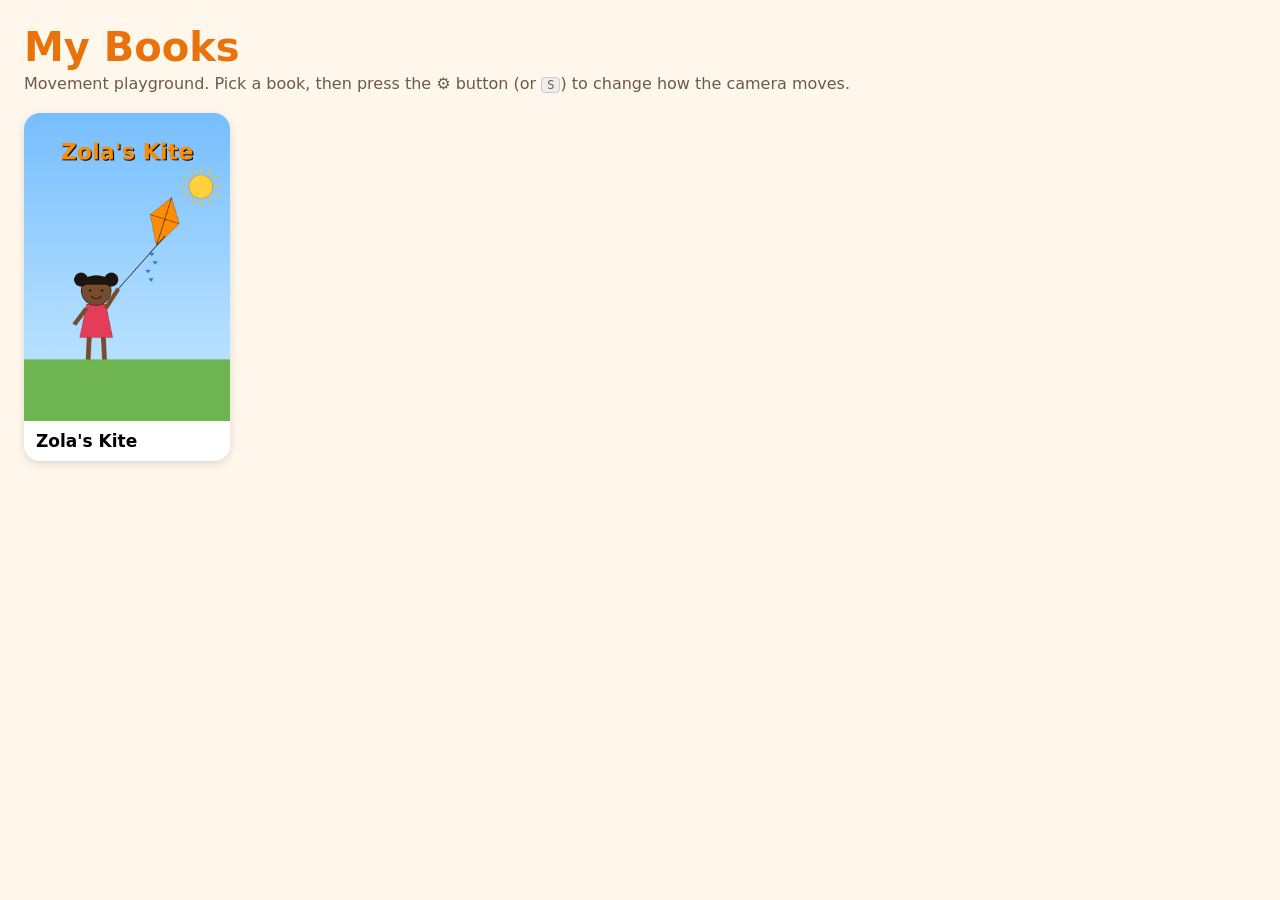
==== web/index.html @ 85a1c3b0 "Add browser movement playground and share book content web/index.html is a browser version of the re" ====
<!DOCTYPE html>
<html lang="en">
<head>
<meta charset="utf-8">
<meta name="viewport" content="width=device-width, initial-scale=1">
<title>Comic Reader Playground</title>
<style>
  :root {
    --orange: #e8730c;
    --cream: #fff7ec;
    --backdrop: #1c1b22;
    --ink: #222;
  }
  * { box-sizing: border-box; }
  html, body { margin: 0; height: 100%; font-family: system-ui, -apple-system, "Segoe UI", Roboto, sans-serif; }
  body { background: var(--cream); color: var(--ink); overflow: hidden; }
  button { font: inherit; cursor: pointer; }
  .hidden { display: none !important; }

  /* Library */
  #library { height: 100%; overflow: auto; padding: 24px; }
  #library h1 { color: var(--orange); font-size: 40px; font-weight: 900; margin: 0 0 4px; }
  #library .hint { margin: 0 0 20px; color: #6b5b4b; }
  #grid { display: grid; grid-template-columns: repeat(auto-fill, minmax(170px, 1fr)); gap: 18px; max-width: 1100px; }
  .card { background: #fff; border: 0; border-radius: 16px; padding: 0; overflow: hidden; text-align: left;
          box-shadow: 0 3px 10px rgba(0,0,0,.12); transition: transform .15s; }
  .card:hover { transform: translateY(-3px); }
  .card img { width: 100%; aspect-ratio: 2 / 3; object-fit: cover; display: block; background: #eee; }
  .card span { display: block; padding: 10px 12px; font-weight: 700; font-size: 17px; }

  /* Reader */
  #reader { position: fixed; inset: 0; background: var(--backdrop); user-select: none; -webkit-user-select: none; }
  #stage { position: absolute; inset: 0; width: 100%; height: 100%; touch-action: none; display: block; }
  .bar { position: absolute; left: 0; right: 0; display: flex; align-items: center; padding: 8px 12px; pointer-events: none; }
  .bar > * { pointer-events: auto; }
  .top { top: 0; gap: 12px; }
  .top #title { color: #fff; font-weight: 700; font-size: 20px; flex: 1; }
  .bottom { bottom: 0; justify-content: space-between; padding-bottom: 12px; }
  .round { width: 48px; height: 48px; border-radius: 50%; border: 0; background: #ece4f6; font-size: 22px; }
  .arrow { width: 64px; height: 64px; border-radius: 50%; border: 0; background: rgba(255,255,255,.15); color: #fff; font-size: 40px; line-height: 1; }
  .arrow:disabled { opacity: .3; cursor: default; }
  .mid { display: flex; flex-direction: column; align-items: center; gap: 4px; }
  .pill { border: 0; border-radius: 999px; padding: 10px 22px; background: #ece4f6; font-size: 16px; }
  #pageno { color: rgba(255,255,255,.8); font-size: 13px; }

  #end { position: absolute; inset: 0; background: rgba(0,0,0,.6); display: flex; align-items: center; justify-content: center; }
  #end .box { background: #fff; border-radius: 24px; padding: 32px 40px; text-align: center; display: flex; flex-direction: column; gap: 12px; }
  #end h2 { font-size: 40px; font-weight: 900; margin: 0 0 12px; }
  #end button { border: 0; border-radius: 999px; padding: 12px 24px; font-size: 18px; }
  #end .primary { background: var(--orange); color: #fff; }

  /* Settings */
  #settings { position: fixed; top: 0; right: 0; bottom: 0; width: min(360px, 92vw); background: #fff; z-index: 10;
              box-shadow: -4px 0 20px rgba(0,0,0,.3); overflow: auto; padding: 16px 18px 24px; }
  #settings h2 { margin: 0 0 4px; font-size: 22px; }
  #settings .sub { margin: 0 0 14px; color: #666; font-size: 13px; }
  #settings h3 { margin: 18px 0 6px; font-size: 13px; text-transform: uppercase; letter-spacing: .05em; color: var(--orange); }
  .row { margin: 10px 0; }
  .row label { display: flex; justify-content: space-between; font-size: 14px; font-weight: 600; }
  .row label output { font-weight: 400; color: #555; }
  .row input[type=range], .row select { width: 100%; margin-top: 4px; }
  .row .help { font-size: 12px; color: #777; margin-top: 2px; }
  .row.check label { justify-content: flex-start; gap: 8px; align-items: center; }
  .actions { display: flex; gap: 8px; margin-top: 18px; flex-wrap: wrap; }
  .actions button { border: 1px solid #ccc; background: #f6f6f6; border-radius: 8px; padding: 8px 12px; }
  #copied { font-size: 13px; color: #2a7; }
  .close { position: absolute; top: 10px; right: 10px; border: 0; background: none; font-size: 24px; }
  kbd { background: #eee; border-radius: 4px; padding: 0 5px; font-size: 12px; border: 1px solid #ccc; }
  .keys { font-size: 12px; color: #555; line-height: 1.8; margin-top: 16px; }
</style>
</head>
<body>

<div id="library">
  <h1>My Books</h1>
  <p class="hint">Movement playground. Pick a book, then press the ⚙ button (or <kbd>S</kbd>) to change how the camera moves.</p>
  <div id="grid"></div>
</div>

<div id="reader" class="hidden">
  <canvas id="stage"></canvas>
  <div class="bar top">
    <button class="round" id="back" title="Back to books (Esc)">←</button>
    <span id="title"></span>
    <button class="round" id="gear" title="Movement settings (S)">⚙</button>
  </div>
  <div class="bar bottom">
    <button class="arrow" id="prev" title="Back (←)">‹</button>
    <div class="mid">
      <button class="pill" id="whole" title="Whole page (W)">Whole page</button>
      <div id="pageno"></div>
    </div>
    <button class="arrow" id="next" title="Next (→ or Space)">›</button>
  </div>
  <div id="end" class="hidden">
    <div class="box">
      <h2>The End</h2>
      <button class="primary" id="again">Read again</button>
      <button id="endBack">Back to books</button>
    </div>
  </div>
</div>

<aside id="settings" class="hidden">
  <button class="close" id="closeSettings" title="Close (S)">×</button>
  <h2>Movement</h2>
  <p class="sub">Changes apply straight away. When you like a setup, press Copy settings and send it to me so the app can match.</p>
  <div id="controls"></div>
  <div class="actions">
    <button id="replay">Replay this move</button>
    <button id="reset">Reset</button>
    <button id="copy">Copy settings</button>
    <span id="copied"></span>
  </div>
  <div class="keys">
    <kbd>→</kbd> <kbd>Space</kbd> next &nbsp; <kbd>←</kbd> back &nbsp; <kbd>W</kbd> whole page<br>
    Mouse wheel moves through panels. Trackpad pinch or <kbd>Ctrl</kbd>+wheel zooms out and in.<br>
    On a touch screen: tap right or left, swipe, pinch.
  </div>
</aside>

<script>
"use strict";

// ---------------------------------------------------------------------------
// Settings
// ---------------------------------------------------------------------------

const DEFAULTS = {
  moveMs: 650,
  easing: "easeInOutCubic",
  zoomPath: "smooth",
  pageTurn: "fly",
  arcAmount: 0.6,
  panelPadding: 0.025,
  dim: 0.72,
  wholePageFirst: true,
  wholePageLast: false,
  drift: "off",
  driftAmount: 0.06,
  driftSeconds: 6,
  autoPlay: false,
  autoSeconds: 4,
};

// What the settings panel shows. Each entry becomes one control.
const CONTROLS = [
  { section: "Camera move" },
  { key: "moveMs", label: "Move speed", type: "range", min: 150, max: 2500, step: 50, unit: " ms",
    help: "How long each move takes. Lower is snappier." },
  { key: "easing", label: "Feel", type: "select", options: {
      easeInOutCubic: "Smooth start and stop",
      easeOutCubic: "Quick start, gentle stop",
      easeInOutSine: "Soft and floaty",
      easeOutBack: "Small overshoot (bouncy)",
      spring: "Spring (wobbly)",
      linear: "Robot (constant speed)" } },
  { key: "zoomPath", label: "Zoom math", type: "select", options: {
      smooth: "Even zoom speed",
      straight: "Straight line between boxes" },
    help: "Even zoom speed looks more natural on big zooms." },

  { section: "Between pages" },
  { key: "pageTurn", label: "Page change", type: "select", options: {
      fly: "Fly straight across",
      zoomOut: "Zoom out, across, then in",
      cut: "Jump cut" } },
  { key: "arcAmount", label: "How far to zoom out", type: "range", min: 0, max: 1.5, step: 0.05,
    showIf: s => s.pageTurn === "zoomOut" },

  { section: "Reading order" },
  { key: "wholePageFirst", label: "Show whole page before its panels", type: "check" },
  { key: "wholePageLast", label: "Show whole page again after its panels", type: "check" },

  { section: "Panel focus" },
  { key: "panelPadding", label: "Space around panel", type: "range", min: 0, max: 0.12, step: 0.005 },
  { key: "dim", label: "Dim the rest of the page", type: "range", min: 0, max: 1, step: 0.02 },

  { section: "Movement while resting on a panel" },
  { key: "drift", label: "Drift", type: "select", options: {
      off: "Off (still)",
      zoomIn: "Slow push in",
      pan: "Slow pan sideways" },
    help: "Keeps still art feeling alive while a child looks at a panel." },
  { key: "driftAmount", label: "Drift amount", type: "range", min: 0.01, max: 0.2, step: 0.01, showIf: s => s.drift !== "off" },
  { key: "driftSeconds", label: "Drift time", type: "range", min: 2, max: 15, step: 0.5, unit: " s", showIf: s => s.drift !== "off" },

  { section: "Watch mode" },
  { key: "autoPlay", label: "Move on by itself", type: "check" },
  { key: "autoSeconds", label: "Seconds per panel", type: "range", min: 1, max: 12, step: 0.5, unit: " s", showIf: s => s.autoPlay },
];

const STORE_KEY = "comic-reader-movement";
let settings = { ...DEFAULTS };
try { Object.assign(settings, JSON.parse(localStorage.getItem(STORE_KEY) || "{}")); } catch (_) {}
function saveSettings() { try { localStorage.setItem(STORE_KEY, JSON.stringify(settings)); } catch (_) {} }

// ---------------------------------------------------------------------------
// Maths
// ---------------------------------------------------------------------------

const EASINGS = {
  linear: t => t,
  easeInOutCubic: t => t < 0.5 ? 4 * t * t * t : 1 - Math.pow(-2 * t + 2, 3) / 2,
  easeOutCubic: t => 1 - Math.pow(1 - t, 3),
  easeInOutSine: t => -(Math.cos(Math.PI * t) - 1) / 2,
  easeOutBack: t => { const c1 = 1.4, c3 = c1 + 1; return 1 + c3 * Math.pow(t - 1, 3) + c1 * Math.pow(t - 1, 2); },
  spring: t => t >= 1 ? 1 : 1 - Math.exp(-6 * t) * Math.cos(11 * t),
};

const lerp = (a, b, t) => a + (b - a) * t;
const rect = (x, y, w, h) => ({ x, y, w, h });
const inflate = (r, d) => rect(r.x - d, r.y - d, r.w + 2 * d, r.h + 2 * d);
const union = (a, b) => {
  const x = Math.min(a.x, b.x), y = Math.min(a.y, b.y);
  return rect(x, y, Math.max(a.x + a.w, b.x + b.w) - x, Math.max(a.y + a.h, b.y + b.h) - y);
};

/** Blend two rectangles. "Even zoom" blends sizes on a log scale so big zooms don't rush at one end. */
function mixRect(a, b, t, smooth) {
  if (!smooth) return rect(lerp(a.x, b.x, t), lerp(a.y, b.y, t), lerp(a.w, b.w, t), lerp(a.h, b.h, t));
  const cx = lerp(a.x + a.w / 2, b.x + b.w / 2, t);
  const cy = lerp(a.y + a.h / 2, b.y + b.h / 2, t);
  const w = Math.exp(lerp(Math.log(a.w), Math.log(b.w), t));
  const h = Math.exp(lerp(Math.log(a.h), Math.log(b.h), t));
  return rect(cx - w / 2, cy - h / 2, w, h);
}

function scaleAround(r, f, dx = 0) {
  const cx = r.x + r.w / 2 + dx, cy = r.y + r.h / 2;
  return rect(cx - r.w * f / 2, cy - r.h * f / 2, r.w * f, r.h * f);
}

// ---------------------------------------------------------------------------
// Loading books
// ---------------------------------------------------------------------------

// Works both from the repo (web/index.html next to ../content) and when hosted with content/ alongside.
const CONTENT_BASES = ["content/", "../content/"];
let contentBase = null;

async function fetchJson(path) {
  const res = await fetch(path);
  if (!res.ok) throw new Error(res.status + " " + path);
  return res.json();
}

async function findContent() {
  for (const base of CONTENT_BASES) {
    try { const lib = await fetchJson(base + "library.json"); contentBase = base; return lib; } catch (_) {}
  }
  throw new Error("Couldn't find content/library.json");
}

function loadImage(src) {
  return new Promise((resolve, reject) => {
    const img = new Image();
    img.onload = () => resolve(img);
    img.onerror = () => reject(new Error("Image failed: " + src));
    img.src = src;
  });
}

async function loadBook(id) {
  const dir = contentBase + "books/" + id + "/";
  const book = await fetchJson(dir + "book.json");
  book.dir = dir;
  book.images = await Promise.all(book.pages.map(p => loadImage(dir + p.image)));
  // Lay pages out side by side: each page is 1.0 tall and as wide as its aspect ratio.
  const GAP = 0.12;
  let x = 0;
  book.pageRects = book.images.map(img => {
    const r = rect(x, 0, img.naturalWidth / img.naturalHeight, 1);
    x += r.w + GAP;
    return r;
  });
  return book;
}

// ---------------------------------------------------------------------------
// Reader state
// ---------------------------------------------------------------------------

const $ = id => document.getElementById(id);
const canvas = $("stage");
const ctx = canvas.getContext("2d");

let book = null;
let steps = [];
let stepIndex = 0;
let overview = false;
let finished = false;

// The camera, the bright focus box and the dim level are all animated together.
let shown = { cam: rect(0, 0, 1, 1), focus: rect(0, 0, 1, 1), dim: 0 };
let anim = null;        // current move, or null when resting
let restSince = 0;      // when the last move finished, for drift and watch mode

function buildSteps() {
  const out = [];
  book.pages.forEach((page, p) => {
    const n = (page.panels || []).length;
    if (n === 0) { out.push({ page: p, panel: -1 }); return; }
    if (settings.wholePageFirst) out.push({ page: p, panel: -1 });
    for (let i = 0; i < n; i++) out.push({ page: p, panel: i });
    if (settings.wholePageLast) out.push({ page: p, panel: -1, end: true });
  });
  return out;
}

function panelRect(p, i) {
  const pr = book.pageRects[p], b = book.pages[p].panels[i];
  return rect(pr.x + b.x * pr.w, pr.y + b.y * pr.h, b.w * pr.w, b.h * pr.h);
}

function targetFor(step, isOverview) {
  const page = book.pageRects[step.page];
  if (isOverview || step.panel < 0) {
    // Lighter dim on whole pages: enough to set the page apart from its neighbours on wide screens.
    return { cam: inflate(page, 0.03), focus: page, dim: settings.dim * 0.6 };
  }
  const focus = panelRect(step.page, step.panel);
  return { cam: inflate(focus, settings.panelPadding), focus, dim: settings.dim };
}

function currentTarget() { return targetFor(steps[stepIndex], overview); }

/** Start a move from wherever the camera is now (including any drift) to the current step. */
function moveTo(previousPage, instant = false) {
  const to = currentTarget();
  const from = { cam: displayedCam(performance.now()), focus: shown.focus, dim: shown.dim };
  const pageChanged = previousPage !== undefined && previousPage !== steps[stepIndex].page;
  let ms = settings.moveMs;
  if (instant || (pageChanged && settings.pageTurn === "cut")) ms = 0;
  anim = { from, to, start: performance.now(), ms, arc: pageChanged && settings.pageTurn === "zoomOut" };
  if (ms === 0) finishMove();
  updateUi();
}

function finishMove() {
  shown = { ...anim.to };
  anim = null;
  restSince = performance.now();
}

function go(delta) {
  if (finished) return;
  const before = steps[stepIndex].page;
  const wasOverview = overview;
  overview = false;
  const next = stepIndex + delta;
  if (next >= steps.length) { finished = true; updateUi(); return; }
  if (next < 0) { if (wasOverview) moveTo(before); return; }
  stepIndex = next;
  moveTo(before);
}

function toggleOverview() {
  const step = steps[stepIndex];
  if (step.panel < 0 && !overview) { go(1); return; }
  overview = !overview;
  moveTo(step.page);
}

function setOverview(on) { if (overview !== on) toggleOverview(); }

// ---------------------------------------------------------------------------
// Drawing
// ---------------------------------------------------------------------------

/** The camera including any resting drift. */
function displayedCam(now) {
  if (anim) return shown.cam;
  const step = steps[stepIndex];
  if (settings.drift === "off" || overview || !step || step.panel < 0) return shown.cam;
  const p = EASINGS.easeInOutSine(Math.min(1, (now - restSince) / (settings.driftSeconds * 1000)));
  const a = settings.driftAmount;
  if (settings.drift === "zoomIn") return scaleAround(shown.cam, 1 - a * p);
  return scaleAround(shown.cam, 1, shown.cam.w * a * p);
}

function tick(now) {
  if (anim) {
    const raw = anim.ms === 0 ? 1 : Math.min(1, (now - anim.start) / anim.ms);
    const e = (EASINGS[settings.easing] || EASINGS.easeInOutCubic)(raw);
    const smooth = settings.zoomPath === "smooth";
    let cam = mixRect(anim.from.cam, anim.to.cam, e, smooth);
    if (anim.arc) {
      // Swell the camera mid-move so both pages fit, then settle in.
      const u = inflate(union(anim.from.cam, anim.to.cam), 0.05);
      const mid = mixRect(anim.from.cam, anim.to.cam, 0.5, smooth);
      const need = Math.max(u.w / mid.w, u.h / mid.h) - 1;
      const swell = 1 + Math.max(0, need) * settings.arcAmount * Math.sin(Math.PI * Math.min(1, Math.max(0, e)));
      cam = scaleAround(cam, swell);
    }
    shown = {
      cam,
      focus: mixRect(anim.from.focus, anim.to.focus, Math.min(1, e), false),
      dim: lerp(anim.from.dim, anim.to.dim, raw),
    };
    if (raw >= 1) finishMove();
  } else if (settings.autoPlay && !finished && !$("reader").classList.contains("hidden")
             && now - restSince > settings.autoSeconds * 1000) {
    go(1);
  }
  draw(now);
  requestAnimationFrame(tick);
}

function draw(now) {
  const dpr = window.devicePixelRatio || 1;
  const W = canvas.clientWidth, H = canvas.clientHeight;
  if (canvas.width !== Math.round(W * dpr) || canvas.height !== Math.round(H * dpr)) {
    canvas.width = Math.round(W * dpr);
    canvas.height = Math.round(H * dpr);
  }
  ctx.setTransform(dpr, 0, 0, dpr, 0, 0);
  ctx.fillStyle = "#1c1b22";
  ctx.fillRect(0, 0, W, H);
  if (!book) return;

  // Leave room for the controls, same as the app.
  const top = 64, bottom = 88;
  const viewH = Math.max(1, H - top - bottom);
  const cam = displayedCam(now);
  const s = Math.min(W / cam.w, viewH / cam.h);
  const ox = W / 2 - (cam.x + cam.w / 2) * s;
  const oy = top + viewH / 2 - (cam.y + cam.h / 2) * s;
  const toScreen = r => rect(r.x * s + ox, r.y * s + oy, r.w * s, r.h * s);

  ctx.imageSmoothingQuality = "high";
  book.pageRects.forEach((pr, i) => {
    const r = toScreen(pr);
    if (r.x + r.w < 0 || r.x > W) return;
    ctx.fillStyle = "#fff";
    ctx.fillRect(r.x, r.y, r.w, r.h);
    ctx.drawImage(book.images[i], r.x, r.y, r.w, r.h);
  });

  if (shown.dim > 0.01) {
    const h = toScreen(shown.focus);
    ctx.beginPath();
    ctx.rect(0, 0, W, H);
    if (ctx.roundRect) ctx.roundRect(h.x, h.y, h.w, h.h, 6); else ctx.rect(h.x, h.y, h.w, h.h);
    ctx.fillStyle = `rgba(0,0,0,${shown.dim})`;
    ctx.fill("evenodd");
  }
}

// ---------------------------------------------------------------------------
// UI
// ---------------------------------------------------------------------------

function updateUi() {
  if (!book) return;
  const step = steps[stepIndex];
  $("pageno").textContent = `Page ${step.page + 1} of ${book.pages.length}`;
  $("whole").textContent = (overview || step.panel < 0) ? "Panels" : "Whole page";
  $("prev").disabled = stepIndex === 0 && !overview;
  $("end").classList.toggle("hidden", !finished);
}

async function openBook(id) {
  book = await loadBook(id);
  steps = buildSteps();
  stepIndex = 0;
  overview = false;
  finished = false;
  shown = targetFor(steps[0], false);
  anim = null;
  restSince = performance.now();
  $("title").textContent = book.title;
  $("library").classList.add("hidden");
  $("reader").classList.remove("hidden");
  updateUi();
}

function closeBook() {
  $("reader").classList.add("hidden");
  $("library").classList.remove("hidden");
  book = null;
}

async function showLibrary() {
  const grid = $("grid");
  try {
    const lib = await findContent();
    for (const id of lib.books) {
      const b = await fetchJson(contentBase + "books/" + id + "/book.json");
      const card = document.createElement("button");
      card.className = "card";
      const img = document.createElement("img");
      img.src = contentBase + "books/" + id + "/" + (b.cover || b.pages[0].image);
      img.alt = "";
      const name = document.createElement("span");
      name.textContent = b.title;
      card.append(img, name);
      card.onclick = () => openBook(id);
      grid.append(card);
    }
  } catch (e) {
    grid.textContent = "Couldn't load books: " + e.message +
      ". If you opened this file straight from disk, run a local web server instead (see README).";
  }
}

// --- settings panel ---

function renderControls() {
  const root = $("controls");
  root.innerHTML = "";
  for (const c of CONTROLS) {
    if (c.section) { const h = document.createElement("h3"); h.textContent = c.section; root.append(h); continue; }
    if (c.showIf && !c.showIf(settings)) continue;
    const row = document.createElement("div");
    row.className = "row" + (c.type === "check" ? " check" : "");
    const label = document.createElement("label");
    let input;
    if (c.type === "range") {
      input = document.createElement("input");
      Object.assign(input, { type: "range", min: c.min, max: c.max, step: c.step, value: settings[c.key] });
      const out = document.createElement("output");
      const show = () => out.textContent = (+input.value) + (c.unit || "");
      show();
      input.oninput = () => { settings[c.key] = +input.value; show(); changed(c.key); };
      input.onchange = () => input.blur(); // hand the arrow keys back to the reader
      label.append(c.label, out);
      row.append(label, input);
    } else if (c.type === "select") {
      input = document.createElement("select");
      for (const [v, text] of Object.entries(c.options)) input.add(new Option(text, v, false, settings[c.key] === v));
      input.onchange = () => { settings[c.key] = input.value; changed(c.key); renderControls(); };
      label.append(c.label);
      row.append(label, input);
    } else {
      input = document.createElement("input");
      input.type = "checkbox";
      input.checked = !!settings[c.key];
      input.onchange = () => { settings[c.key] = input.checked; changed(c.key); renderControls(); };
      label.append(input, c.label);
      row.append(label);
    }
    if (c.help) { const h = document.createElement("div"); h.className = "help"; h.textContent = c.help; row.append(h); }
    root.append(row);
  }
}

function changed(key) {
  saveSettings();
  if (document.activeElement && document.activeElement !== document.body) document.activeElement.blur();
  if (!book) return;
  if (key === "wholePageFirst" || key === "wholePageLast") {
    // Keep the reader on the same page and panel when the reading order changes.
    const cur = steps[stepIndex];
    steps = buildSteps();
    let i = steps.findIndex(s => s.page === cur.page && s.panel === cur.panel);
    if (i < 0) i = steps.findIndex(s => s.page === cur.page);
    stepIndex = Math.max(0, i);
  }
  if (["panelPadding", "dim", "wholePageFirst", "wholePageLast"].includes(key)) moveTo(steps[stepIndex].page);
  if (key === "drift" || key === "driftAmount" || key === "driftSeconds") restSince = performance.now();
  updateUi();
}

function toggleSettings(force) {
  const el = $("settings");
  const show = force !== undefined ? force : el.classList.contains("hidden");
  el.classList.toggle("hidden", !show);
  if (show) renderControls();
}

$("gear").onclick = () => toggleSettings();
$("closeSettings").onclick = () => toggleSettings(false);
$("reset").onclick = () => { settings = { ...DEFAULTS }; saveSettings(); renderControls(); changed("wholePageFirst"); };
$("replay").onclick = () => {
  if (!book) return;
  if (stepIndex > 0) { stepIndex--; moveTo(undefined, true); go(1); }
};
$("copy").onclick = async () => {
  const text = JSON.stringify(settings, null, 2);
  try { await navigator.clipboard.writeText(text); $("copied").textContent = "Copied"; }
  catch (_) { $("copied").textContent = "Copy blocked, here it is:"; showSettingsText(text); }
  setTimeout(() => $("copied").textContent = "", 2500);
};
function showSettingsText(text) {
  const pre = document.createElement("textarea");
  pre.value = text;
  pre.rows = 12;
  pre.style.width = "100%";
  $("controls").prepend(pre);
  pre.select();
}

// --- reader controls ---

$("back").onclick = closeBook;
$("prev").onclick = () => go(-1);
$("next").onclick = () => go(1);
$("whole").onclick = toggleOverview;
$("again").onclick = () => { finished = false; stepIndex = 0; overview = false; moveTo(undefined); };
$("endBack").onclick = closeBook;

document.addEventListener("keydown", e => {
  if (e.target.tagName === "INPUT" || e.target.tagName === "SELECT" || e.target.tagName === "TEXTAREA") return;
  if (e.key === "s" || e.key === "S") { toggleSettings(); return; }
  if (!book) return;
  if (e.key === "Escape") { if (!$("settings").classList.contains("hidden")) toggleSettings(false); else closeBook(); }
  else if (e.key === "ArrowRight" || e.key === " " || e.key === "PageDown") { e.preventDefault(); go(1); }
  else if (e.key === "ArrowLeft" || e.key === "PageUp") { e.preventDefault(); go(-1); }
  else if (e.key === "w" || e.key === "W" || e.key === "ArrowUp") { e.preventDefault(); toggleOverview(); }
  else if (e.key === "ArrowDown") { e.preventDefault(); setOverview(false); }
});

// Wheel: scroll moves through panels, pinch (or Ctrl+wheel) zooms out and in.
let wheelAcc = 0, wheelLock = 0;
canvas.addEventListener("wheel", e => {
  e.preventDefault();
  const now = performance.now();
  if (now < wheelLock) return;
  if (e.ctrlKey) {
    if (e.deltaY > 4) { setOverview(true); wheelLock = now + 400; }
    else if (e.deltaY < -4) { setOverview(false); wheelLock = now + 400; }
    return;
  }
  wheelAcc += e.deltaY + e.deltaX;
  if (Math.abs(wheelAcc) > 60) { go(wheelAcc > 0 ? 1 : -1); wheelAcc = 0; wheelLock = now + 350; }
}, { passive: false });

// Touch and mouse: tap left/right, swipe, two-finger pinch.
const pointers = new Map();
let gesture = null;
canvas.addEventListener("pointerdown", e => {
  canvas.setPointerCapture(e.pointerId);
  pointers.set(e.pointerId, { x: e.clientX, y: e.clientY });
  if (pointers.size === 1) gesture = { x: e.clientX, y: e.clientY, multi: false, startDist: 0, lastDist: 0 };
  if (pointers.size === 2 && gesture) {
    const [a, b] = [...pointers.values()];
    gesture.multi = true;
    gesture.startDist = gesture.lastDist = Math.hypot(a.x - b.x, a.y - b.y);
  }
});
canvas.addEventListener("pointermove", e => {
  if (!pointers.has(e.pointerId)) return;
  pointers.set(e.pointerId, { x: e.clientX, y: e.clientY });
  if (pointers.size === 2 && gesture) {
    const [a, b] = [...pointers.values()];
    gesture.lastDist = Math.hypot(a.x - b.x, a.y - b.y);
  }
});
function endPointer(e) {
  if (!pointers.has(e.pointerId)) return;
  const p = pointers.get(e.pointerId);
  pointers.delete(e.pointerId);
  if (pointers.size > 0 || !gesture) return;
  const g = gesture;
  gesture = null;
  if (g.multi) {
    const zoom = g.lastDist / (g.startDist || 1);
    if (zoom < 0.85) setOverview(true);
    else if (zoom > 1.15) setOverview(false);
    return;
  }
  const dx = p.x - g.x, dy = p.y - g.y;
  if (Math.abs(dx) > 48 && Math.abs(dx) > Math.abs(dy)) go(dx < 0 ? 1 : -1);
  else if (Math.hypot(dx, dy) < 10) go(g.x < canvas.clientWidth * 0.3 ? -1 : 1);
}
canvas.addEventListener("pointerup", endPointer);
canvas.addEventListener("pointercancel", e => { pointers.delete(e.pointerId); gesture = null; });

showLibrary();
requestAnimationFrame(tick);
</script>
</body>
</html>
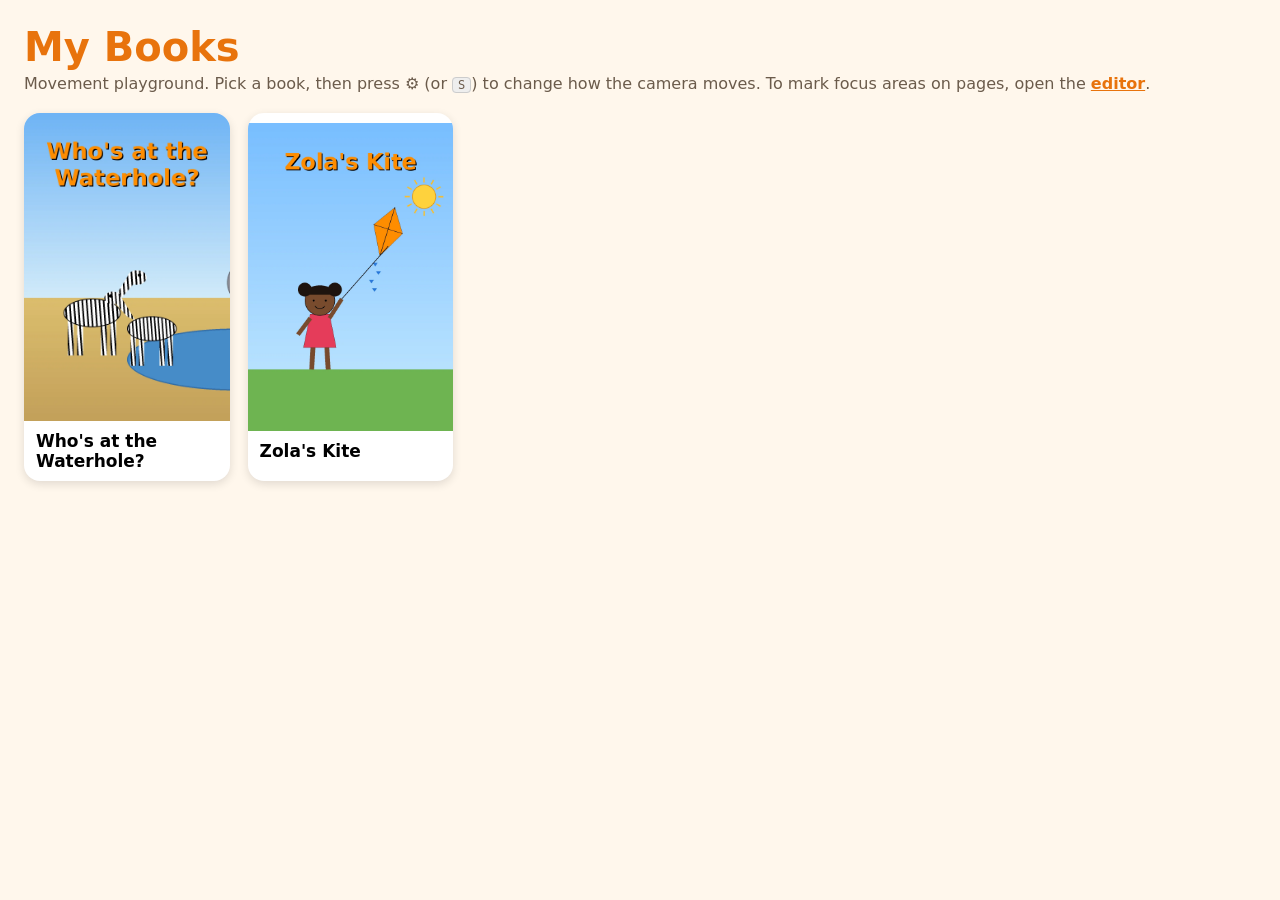
==== commit 18f0482c: "Focus-area stops, book editor and picture book sample Pages are now read as stops: any box on a page" ====
--- a/web/index.html
+++ b/web/index.html
@@ -4,23 +4,13 @@
 <meta charset="utf-8">
 <meta name="viewport" content="width=device-width, initial-scale=1">
 <title>Comic Reader Playground</title>
+<link rel="stylesheet" href="reader.css">
 <style>
-  :root {
-    --orange: #e8730c;
-    --cream: #fff7ec;
-    --backdrop: #1c1b22;
-    --ink: #222;
-  }
-  * { box-sizing: border-box; }
-  html, body { margin: 0; height: 100%; font-family: system-ui, -apple-system, "Segoe UI", Roboto, sans-serif; }
-  body { background: var(--cream); color: var(--ink); overflow: hidden; }
-  button { font: inherit; cursor: pointer; }
-  .hidden { display: none !important; }
-
   /* Library */
   #library { height: 100%; overflow: auto; padding: 24px; }
   #library h1 { color: var(--orange); font-size: 40px; font-weight: 900; margin: 0 0 4px; }
   #library .hint { margin: 0 0 20px; color: #6b5b4b; }
+  #library .hint a { color: var(--orange); font-weight: 700; }
   #grid { display: grid; grid-template-columns: repeat(auto-fill, minmax(170px, 1fr)); gap: 18px; max-width: 1100px; }
   .card { background: #fff; border: 0; border-radius: 16px; padding: 0; overflow: hidden; text-align: left;
           box-shadow: 0 3px 10px rgba(0,0,0,.12); transition: transform .15s; }
@@ -28,29 +18,8 @@
   .card img { width: 100%; aspect-ratio: 2 / 3; object-fit: cover; display: block; background: #eee; }
   .card span { display: block; padding: 10px 12px; font-weight: 700; font-size: 17px; }
 
-  /* Reader */
-  #reader { position: fixed; inset: 0; background: var(--backdrop); user-select: none; -webkit-user-select: none; }
-  #stage { position: absolute; inset: 0; width: 100%; height: 100%; touch-action: none; display: block; }
-  .bar { position: absolute; left: 0; right: 0; display: flex; align-items: center; padding: 8px 12px; pointer-events: none; }
-  .bar > * { pointer-events: auto; }
-  .top { top: 0; gap: 12px; }
-  .top #title { color: #fff; font-weight: 700; font-size: 20px; flex: 1; }
-  .bottom { bottom: 0; justify-content: space-between; padding-bottom: 12px; }
-  .round { width: 48px; height: 48px; border-radius: 50%; border: 0; background: #ece4f6; font-size: 22px; }
-  .arrow { width: 64px; height: 64px; border-radius: 50%; border: 0; background: rgba(255,255,255,.15); color: #fff; font-size: 40px; line-height: 1; }
-  .arrow:disabled { opacity: .3; cursor: default; }
-  .mid { display: flex; flex-direction: column; align-items: center; gap: 4px; }
-  .pill { border: 0; border-radius: 999px; padding: 10px 22px; background: #ece4f6; font-size: 16px; }
-  #pageno { color: rgba(255,255,255,.8); font-size: 13px; }
-
-  #end { position: absolute; inset: 0; background: rgba(0,0,0,.6); display: flex; align-items: center; justify-content: center; }
-  #end .box { background: #fff; border-radius: 24px; padding: 32px 40px; text-align: center; display: flex; flex-direction: column; gap: 12px; }
-  #end h2 { font-size: 40px; font-weight: 900; margin: 0 0 12px; }
-  #end button { border: 0; border-radius: 999px; padding: 12px 24px; font-size: 18px; }
-  #end .primary { background: var(--orange); color: #fff; }
-
   /* Settings */
-  #settings { position: fixed; top: 0; right: 0; bottom: 0; width: min(360px, 92vw); background: #fff; z-index: 10;
+  #settings { position: fixed; top: 0; right: 0; bottom: 0; width: min(360px, 92vw); background: #fff; z-index: 30;
               box-shadow: -4px 0 20px rgba(0,0,0,.3); overflow: auto; padding: 16px 18px 24px; }
   #settings h2 { margin: 0 0 4px; font-size: 22px; }
   #settings .sub { margin: 0 0 14px; color: #666; font-size: 13px; }
@@ -61,7 +30,7 @@
   .row input[type=range], .row select { width: 100%; margin-top: 4px; }
   .row .help { font-size: 12px; color: #777; margin-top: 2px; }
   .row.check label { justify-content: flex-start; gap: 8px; align-items: center; }
-  .actions { display: flex; gap: 8px; margin-top: 18px; flex-wrap: wrap; }
+  .actions { display: flex; gap: 8px; margin-top: 18px; flex-wrap: wrap; align-items: center; }
   .actions button { border: 1px solid #ccc; background: #f6f6f6; border-radius: 8px; padding: 8px 12px; }
   #copied { font-size: 13px; color: #2a7; }
   .close { position: absolute; top: 10px; right: 10px; border: 0; background: none; font-size: 24px; }
@@ -73,26 +42,28 @@
 
 <div id="library">
   <h1>My Books</h1>
-  <p class="hint">Movement playground. Pick a book, then press the ⚙ button (or <kbd>S</kbd>) to change how the camera moves.</p>
+  <p class="hint">Movement playground. Pick a book, then press ⚙ (or <kbd>S</kbd>) to change how the camera moves.
+    To mark focus areas on pages, open the <a href="editor.html">editor</a>.</p>
   <div id="grid"></div>
 </div>
 
-<div id="reader" class="hidden">
+<div id="reader" class="reader hidden">
   <canvas id="stage"></canvas>
   <div class="bar top">
     <button class="round" id="back" title="Back to books (Esc)">←</button>
-    <span id="title"></span>
+    <span class="title" id="title"></span>
     <button class="round" id="gear" title="Movement settings (S)">⚙</button>
   </div>
+  <div class="caption hidden" id="caption"></div>
   <div class="bar bottom">
     <button class="arrow" id="prev" title="Back (←)">‹</button>
     <div class="mid">
       <button class="pill" id="whole" title="Whole page (W)">Whole page</button>
-      <div id="pageno"></div>
+      <div class="pageno" id="pageno"></div>
     </div>
     <button class="arrow" id="next" title="Next (→ or Space)">›</button>
   </div>
-  <div id="end" class="hidden">
+  <div class="end hidden" id="end">
     <div class="box">
       <h2>The End</h2>
       <button class="primary" id="again">Read again</button>
@@ -114,34 +85,17 @@
   </div>
   <div class="keys">
     <kbd>→</kbd> <kbd>Space</kbd> next &nbsp; <kbd>←</kbd> back &nbsp; <kbd>W</kbd> whole page<br>
-    Mouse wheel moves through panels. Trackpad pinch or <kbd>Ctrl</kbd>+wheel zooms out and in.<br>
+    Mouse wheel moves through stops. Trackpad pinch or <kbd>Ctrl</kbd>+wheel zooms out and in.<br>
     On a touch screen: tap right or left, swipe, pinch.
   </div>
 </aside>
 
+<script src="reader.js"></script>
+<script src="content.js"></script>
 <script>
 "use strict";
-
-// ---------------------------------------------------------------------------
-// Settings
-// ---------------------------------------------------------------------------
-
-const DEFAULTS = {
-  moveMs: 650,
-  easing: "easeInOutCubic",
-  zoomPath: "smooth",
-  pageTurn: "fly",
-  arcAmount: 0.6,
-  panelPadding: 0.025,
-  dim: 0.72,
-  wholePageFirst: true,
-  wholePageLast: false,
-  drift: "off",
-  driftAmount: 0.06,
-  driftSeconds: 6,
-  autoPlay: false,
-  autoSeconds: 4,
-};
+const CR = window.ComicReader;
+const $ = id => document.getElementById(id);
 
 // What the settings panel shows. Each entry becomes one control.
 const CONTROLS = [
@@ -169,333 +123,67 @@
     showIf: s => s.pageTurn === "zoomOut" },
 
   { section: "Reading order" },
-  { key: "wholePageFirst", label: "Show whole page before its panels", type: "check" },
-  { key: "wholePageLast", label: "Show whole page again after its panels", type: "check" },
-
-  { section: "Panel focus" },
-  { key: "panelPadding", label: "Space around panel", type: "range", min: 0, max: 0.12, step: 0.005 },
-  { key: "dim", label: "Dim the rest of the page", type: "range", min: 0, max: 1, step: 0.02 },
-
-  { section: "Movement while resting on a panel" },
+  { key: "wholePageFirst", label: "Show whole page before its stops", type: "check" },
+  { key: "wholePageLast", label: "Show whole page again after its stops", type: "check" },
+
+  { section: "Focus" },
+  { key: "padding", label: "Space around the focus box", type: "range", min: 0, max: 0.12, step: 0.005 },
+  { key: "dim", label: "Dim strength (books or stops set to Dim)", type: "range", min: 0, max: 1, step: 0.02 },
+  { key: "vignette", label: "Soft edge strength (set to Soft edges)", type: "range", min: 0, max: 1, step: 0.02 },
+
+  { section: "Movement while resting on a stop" },
   { key: "drift", label: "Drift", type: "select", options: {
       off: "Off (still)",
       zoomIn: "Slow push in",
       pan: "Slow pan sideways" },
-    help: "Keeps still art feeling alive while a child looks at a panel." },
+    help: "Keeps still art feeling alive. Stops with their own pan ignore this." },
   { key: "driftAmount", label: "Drift amount", type: "range", min: 0.01, max: 0.2, step: 0.01, showIf: s => s.drift !== "off" },
   { key: "driftSeconds", label: "Drift time", type: "range", min: 2, max: 15, step: 0.5, unit: " s", showIf: s => s.drift !== "off" },
 
   { section: "Watch mode" },
   { key: "autoPlay", label: "Move on by itself", type: "check" },
-  { key: "autoSeconds", label: "Seconds per panel", type: "range", min: 1, max: 12, step: 0.5, unit: " s", showIf: s => s.autoPlay },
+  { key: "autoSeconds", label: "Seconds per stop", type: "range", min: 1, max: 12, step: 0.5, unit: " s", showIf: s => s.autoPlay },
 ];
 
-const STORE_KEY = "comic-reader-movement";
-let settings = { ...DEFAULTS };
-try { Object.assign(settings, JSON.parse(localStorage.getItem(STORE_KEY) || "{}")); } catch (_) {}
-function saveSettings() { try { localStorage.setItem(STORE_KEY, JSON.stringify(settings)); } catch (_) {} }
-
-// ---------------------------------------------------------------------------
-// Maths
-// ---------------------------------------------------------------------------
-
-const EASINGS = {
-  linear: t => t,
-  easeInOutCubic: t => t < 0.5 ? 4 * t * t * t : 1 - Math.pow(-2 * t + 2, 3) / 2,
-  easeOutCubic: t => 1 - Math.pow(1 - t, 3),
-  easeInOutSine: t => -(Math.cos(Math.PI * t) - 1) / 2,
-  easeOutBack: t => { const c1 = 1.4, c3 = c1 + 1; return 1 + c3 * Math.pow(t - 1, 3) + c1 * Math.pow(t - 1, 2); },
-  spring: t => t >= 1 ? 1 : 1 - Math.exp(-6 * t) * Math.cos(11 * t),
-};
-
-const lerp = (a, b, t) => a + (b - a) * t;
-const rect = (x, y, w, h) => ({ x, y, w, h });
-const inflate = (r, d) => rect(r.x - d, r.y - d, r.w + 2 * d, r.h + 2 * d);
-const union = (a, b) => {
-  const x = Math.min(a.x, b.x), y = Math.min(a.y, b.y);
-  return rect(x, y, Math.max(a.x + a.w, b.x + b.w) - x, Math.max(a.y + a.h, b.y + b.h) - y);
-};
-
-/** Blend two rectangles. "Even zoom" blends sizes on a log scale so big zooms don't rush at one end. */
-function mixRect(a, b, t, smooth) {
-  if (!smooth) return rect(lerp(a.x, b.x, t), lerp(a.y, b.y, t), lerp(a.w, b.w, t), lerp(a.h, b.h, t));
-  const cx = lerp(a.x + a.w / 2, b.x + b.w / 2, t);
-  const cy = lerp(a.y + a.h / 2, b.y + b.h / 2, t);
-  const w = Math.exp(lerp(Math.log(a.w), Math.log(b.w), t));
-  const h = Math.exp(lerp(Math.log(a.h), Math.log(b.h), t));
-  return rect(cx - w / 2, cy - h / 2, w, h);
-}
-
-function scaleAround(r, f, dx = 0) {
-  const cx = r.x + r.w / 2 + dx, cy = r.y + r.h / 2;
-  return rect(cx - r.w * f / 2, cy - r.h * f / 2, r.w * f, r.h * f);
-}
-
-// ---------------------------------------------------------------------------
-// Loading books
-// ---------------------------------------------------------------------------
-
-// Works both from the repo (web/index.html next to ../content) and when hosted with content/ alongside.
-const CONTENT_BASES = ["content/", "../content/"];
-let contentBase = null;
-
-async function fetchJson(path) {
-  const res = await fetch(path);
-  if (!res.ok) throw new Error(res.status + " " + path);
-  return res.json();
-}
-
-async function findContent() {
-  for (const base of CONTENT_BASES) {
-    try { const lib = await fetchJson(base + "library.json"); contentBase = base; return lib; } catch (_) {}
-  }
-  throw new Error("Couldn't find content/library.json");
-}
-
-function loadImage(src) {
-  return new Promise((resolve, reject) => {
-    const img = new Image();
-    img.onload = () => resolve(img);
-    img.onerror = () => reject(new Error("Image failed: " + src));
-    img.src = src;
-  });
-}
-
-async function loadBook(id) {
-  const dir = contentBase + "books/" + id + "/";
-  const book = await fetchJson(dir + "book.json");
-  book.dir = dir;
-  book.images = await Promise.all(book.pages.map(p => loadImage(dir + p.image)));
-  // Lay pages out side by side: each page is 1.0 tall and as wide as its aspect ratio.
-  const GAP = 0.12;
-  let x = 0;
-  book.pageRects = book.images.map(img => {
-    const r = rect(x, 0, img.naturalWidth / img.naturalHeight, 1);
-    x += r.w + GAP;
-    return r;
-  });
-  return book;
-}
-
-// ---------------------------------------------------------------------------
-// Reader state
-// ---------------------------------------------------------------------------
-
-const $ = id => document.getElementById(id);
-const canvas = $("stage");
-const ctx = canvas.getContext("2d");
-
-let book = null;
-let steps = [];
-let stepIndex = 0;
-let overview = false;
-let finished = false;
-
-// The camera, the bright focus box and the dim level are all animated together.
-let shown = { cam: rect(0, 0, 1, 1), focus: rect(0, 0, 1, 1), dim: 0 };
-let anim = null;        // current move, or null when resting
-let restSince = 0;      // when the last move finished, for drift and watch mode
-
-function buildSteps() {
-  const out = [];
-  book.pages.forEach((page, p) => {
-    const n = (page.panels || []).length;
-    if (n === 0) { out.push({ page: p, panel: -1 }); return; }
-    if (settings.wholePageFirst) out.push({ page: p, panel: -1 });
-    for (let i = 0; i < n; i++) out.push({ page: p, panel: i });
-    if (settings.wholePageLast) out.push({ page: p, panel: -1, end: true });
-  });
-  return out;
-}
-
-function panelRect(p, i) {
-  const pr = book.pageRects[p], b = book.pages[p].panels[i];
-  return rect(pr.x + b.x * pr.w, pr.y + b.y * pr.h, b.w * pr.w, b.h * pr.h);
-}
-
-function targetFor(step, isOverview) {
-  const page = book.pageRects[step.page];
-  if (isOverview || step.panel < 0) {
-    // Lighter dim on whole pages: enough to set the page apart from its neighbours on wide screens.
-    return { cam: inflate(page, 0.03), focus: page, dim: settings.dim * 0.6 };
-  }
-  const focus = panelRect(step.page, step.panel);
-  return { cam: inflate(focus, settings.panelPadding), focus, dim: settings.dim };
-}
-
-function currentTarget() { return targetFor(steps[stepIndex], overview); }
-
-/** Start a move from wherever the camera is now (including any drift) to the current step. */
-function moveTo(previousPage, instant = false) {
-  const to = currentTarget();
-  const from = { cam: displayedCam(performance.now()), focus: shown.focus, dim: shown.dim };
-  const pageChanged = previousPage !== undefined && previousPage !== steps[stepIndex].page;
-  let ms = settings.moveMs;
-  if (instant || (pageChanged && settings.pageTurn === "cut")) ms = 0;
-  anim = { from, to, start: performance.now(), ms, arc: pageChanged && settings.pageTurn === "zoomOut" };
-  if (ms === 0) finishMove();
-  updateUi();
-}
-
-function finishMove() {
-  shown = { ...anim.to };
-  anim = null;
-  restSince = performance.now();
-}
-
-function go(delta) {
-  if (finished) return;
-  const before = steps[stepIndex].page;
-  const wasOverview = overview;
-  overview = false;
-  const next = stepIndex + delta;
-  if (next >= steps.length) { finished = true; updateUi(); return; }
-  if (next < 0) { if (wasOverview) moveTo(before); return; }
-  stepIndex = next;
-  moveTo(before);
-}
-
-function toggleOverview() {
-  const step = steps[stepIndex];
-  if (step.panel < 0 && !overview) { go(1); return; }
-  overview = !overview;
-  moveTo(step.page);
-}
-
-function setOverview(on) { if (overview !== on) toggleOverview(); }
-
-// ---------------------------------------------------------------------------
-// Drawing
-// ---------------------------------------------------------------------------
-
-/** The camera including any resting drift. */
-function displayedCam(now) {
-  if (anim) return shown.cam;
-  const step = steps[stepIndex];
-  if (settings.drift === "off" || overview || !step || step.panel < 0) return shown.cam;
-  const p = EASINGS.easeInOutSine(Math.min(1, (now - restSince) / (settings.driftSeconds * 1000)));
-  const a = settings.driftAmount;
-  if (settings.drift === "zoomIn") return scaleAround(shown.cam, 1 - a * p);
-  return scaleAround(shown.cam, 1, shown.cam.w * a * p);
-}
-
-function tick(now) {
-  if (anim) {
-    const raw = anim.ms === 0 ? 1 : Math.min(1, (now - anim.start) / anim.ms);
-    const e = (EASINGS[settings.easing] || EASINGS.easeInOutCubic)(raw);
-    const smooth = settings.zoomPath === "smooth";
-    let cam = mixRect(anim.from.cam, anim.to.cam, e, smooth);
-    if (anim.arc) {
-      // Swell the camera mid-move so both pages fit, then settle in.
-      const u = inflate(union(anim.from.cam, anim.to.cam), 0.05);
-      const mid = mixRect(anim.from.cam, anim.to.cam, 0.5, smooth);
-      const need = Math.max(u.w / mid.w, u.h / mid.h) - 1;
-      const swell = 1 + Math.max(0, need) * settings.arcAmount * Math.sin(Math.PI * Math.min(1, Math.max(0, e)));
-      cam = scaleAround(cam, swell);
-    }
-    shown = {
-      cam,
-      focus: mixRect(anim.from.focus, anim.to.focus, Math.min(1, e), false),
-      dim: lerp(anim.from.dim, anim.to.dim, raw),
-    };
-    if (raw >= 1) finishMove();
-  } else if (settings.autoPlay && !finished && !$("reader").classList.contains("hidden")
-             && now - restSince > settings.autoSeconds * 1000) {
-    go(1);
-  }
-  draw(now);
-  requestAnimationFrame(tick);
-}
-
-function draw(now) {
-  const dpr = window.devicePixelRatio || 1;
-  const W = canvas.clientWidth, H = canvas.clientHeight;
-  if (canvas.width !== Math.round(W * dpr) || canvas.height !== Math.round(H * dpr)) {
-    canvas.width = Math.round(W * dpr);
-    canvas.height = Math.round(H * dpr);
-  }
-  ctx.setTransform(dpr, 0, 0, dpr, 0, 0);
-  ctx.fillStyle = "#1c1b22";
-  ctx.fillRect(0, 0, W, H);
-  if (!book) return;
-
-  // Leave room for the controls, same as the app.
-  const top = 64, bottom = 88;
-  const viewH = Math.max(1, H - top - bottom);
-  const cam = displayedCam(now);
-  const s = Math.min(W / cam.w, viewH / cam.h);
-  const ox = W / 2 - (cam.x + cam.w / 2) * s;
-  const oy = top + viewH / 2 - (cam.y + cam.h / 2) * s;
-  const toScreen = r => rect(r.x * s + ox, r.y * s + oy, r.w * s, r.h * s);
-
-  ctx.imageSmoothingQuality = "high";
-  book.pageRects.forEach((pr, i) => {
-    const r = toScreen(pr);
-    if (r.x + r.w < 0 || r.x > W) return;
-    ctx.fillStyle = "#fff";
-    ctx.fillRect(r.x, r.y, r.w, r.h);
-    ctx.drawImage(book.images[i], r.x, r.y, r.w, r.h);
-  });
-
-  if (shown.dim > 0.01) {
-    const h = toScreen(shown.focus);
-    ctx.beginPath();
-    ctx.rect(0, 0, W, H);
-    if (ctx.roundRect) ctx.roundRect(h.x, h.y, h.w, h.h, 6); else ctx.rect(h.x, h.y, h.w, h.h);
-    ctx.fillStyle = `rgba(0,0,0,${shown.dim})`;
-    ctx.fill("evenodd");
-  }
-}
-
-// ---------------------------------------------------------------------------
-// UI
-// ---------------------------------------------------------------------------
-
-function updateUi() {
-  if (!book) return;
-  const step = steps[stepIndex];
-  $("pageno").textContent = `Page ${step.page + 1} of ${book.pages.length}`;
-  $("whole").textContent = (overview || step.panel < 0) ? "Panels" : "Whole page";
-  $("prev").disabled = stepIndex === 0 && !overview;
-  $("end").classList.toggle("hidden", !finished);
+const settings = CR.loadSettings();
+const reader = new CR.Reader($("stage"), { settings, onChange: updateUi });
+
+function updateUi(st) {
+  $("pageno").textContent = `Page ${st.page + 1} of ${st.pageCount}`;
+  $("whole").textContent = st.wholePage ? "Stops" : "Whole page";
+  $("prev").disabled = !st.canGoBack;
+  $("end").classList.toggle("hidden", !st.finished);
+  const cap = $("caption");
+  if (st.caption) cap.textContent = st.caption;
+  cap.classList.toggle("hidden", !st.caption);
 }
 
 async function openBook(id) {
-  book = await loadBook(id);
-  steps = buildSteps();
-  stepIndex = 0;
-  overview = false;
-  finished = false;
-  shown = targetFor(steps[0], false);
-  anim = null;
-  restSince = performance.now();
+  const { book, images } = await Content.loadBook(id);
   $("title").textContent = book.title;
   $("library").classList.add("hidden");
   $("reader").classList.remove("hidden");
-  updateUi();
+  reader.setBook(book, images);
 }
 
 function closeBook() {
   $("reader").classList.add("hidden");
   $("library").classList.remove("hidden");
-  book = null;
 }
 
 async function showLibrary() {
   const grid = $("grid");
   try {
-    const lib = await findContent();
-    for (const id of lib.books) {
-      const b = await fetchJson(contentBase + "books/" + id + "/book.json");
+    for (const entry of await Content.listBooks()) {
       const card = document.createElement("button");
       card.className = "card";
       const img = document.createElement("img");
-      img.src = contentBase + "books/" + id + "/" + (b.cover || b.pages[0].image);
+      img.src = entry.coverUrl;
       img.alt = "";
       const name = document.createElement("span");
-      name.textContent = b.title;
+      name.textContent = entry.title;
       card.append(img, name);
-      card.onclick = () => openBook(id);
+      card.onclick = () => openBook(entry.id);
       grid.append(card);
     }
   } catch (e) {
@@ -546,20 +234,9 @@
 }
 
 function changed(key) {
-  saveSettings();
-  if (document.activeElement && document.activeElement !== document.body) document.activeElement.blur();
-  if (!book) return;
-  if (key === "wholePageFirst" || key === "wholePageLast") {
-    // Keep the reader on the same page and panel when the reading order changes.
-    const cur = steps[stepIndex];
-    steps = buildSteps();
-    let i = steps.findIndex(s => s.page === cur.page && s.panel === cur.panel);
-    if (i < 0) i = steps.findIndex(s => s.page === cur.page);
-    stepIndex = Math.max(0, i);
-  }
-  if (["panelPadding", "dim", "wholePageFirst", "wholePageLast"].includes(key)) moveTo(steps[stepIndex].page);
-  if (key === "drift" || key === "driftAmount" || key === "driftSeconds") restSince = performance.now();
-  updateUi();
+  CR.saveSettings(settings);
+  if (["padding", "dim", "vignette", "wholePageFirst", "wholePageLast"].includes(key)) reader.refresh();
+  if (key.startsWith("drift")) reader.restSince = performance.now();
 }
 
 function toggleSettings(force) {
@@ -571,104 +248,42 @@
 
 $("gear").onclick = () => toggleSettings();
 $("closeSettings").onclick = () => toggleSettings(false);
-$("reset").onclick = () => { settings = { ...DEFAULTS }; saveSettings(); renderControls(); changed("wholePageFirst"); };
-$("replay").onclick = () => {
-  if (!book) return;
-  if (stepIndex > 0) { stepIndex--; moveTo(undefined, true); go(1); }
-};
+$("reset").onclick = () => { Object.assign(settings, CR.DEFAULT_SETTINGS); CR.saveSettings(settings); renderControls(); reader.refresh(); };
+$("replay").onclick = () => reader.replay();
 $("copy").onclick = async () => {
   const text = JSON.stringify(settings, null, 2);
   try { await navigator.clipboard.writeText(text); $("copied").textContent = "Copied"; }
-  catch (_) { $("copied").textContent = "Copy blocked, here it is:"; showSettingsText(text); }
+  catch (_) {
+    $("copied").textContent = "Copy blocked, select the text below:";
+    const ta = document.createElement("textarea");
+    ta.value = text; ta.rows = 12; ta.style.width = "100%";
+    $("controls").prepend(ta);
+    ta.select();
+  }
   setTimeout(() => $("copied").textContent = "", 2500);
 };
-function showSettingsText(text) {
-  const pre = document.createElement("textarea");
-  pre.value = text;
-  pre.rows = 12;
-  pre.style.width = "100%";
-  $("controls").prepend(pre);
-  pre.select();
-}
 
 // --- reader controls ---
 
+// Reader buttons shouldn't keep keyboard focus, or Space would press them and advance as well.
+document.querySelectorAll(".reader button").forEach(b => b.addEventListener("mousedown", e => e.preventDefault()));
+
 $("back").onclick = closeBook;
-$("prev").onclick = () => go(-1);
-$("next").onclick = () => go(1);
-$("whole").onclick = toggleOverview;
-$("again").onclick = () => { finished = false; stepIndex = 0; overview = false; moveTo(undefined); };
+$("prev").onclick = () => reader.prev();
+$("next").onclick = () => reader.next();
+$("whole").onclick = () => reader.toggleOverview();
+$("again").onclick = () => reader.restart();
 $("endBack").onclick = closeBook;
 
 document.addEventListener("keydown", e => {
-  if (e.target.tagName === "INPUT" || e.target.tagName === "SELECT" || e.target.tagName === "TEXTAREA") return;
+  if (["INPUT", "SELECT", "TEXTAREA"].includes(e.target.tagName)) return;
   if (e.key === "s" || e.key === "S") { toggleSettings(); return; }
-  if (!book) return;
-  if (e.key === "Escape") { if (!$("settings").classList.contains("hidden")) toggleSettings(false); else closeBook(); }
-  else if (e.key === "ArrowRight" || e.key === " " || e.key === "PageDown") { e.preventDefault(); go(1); }
-  else if (e.key === "ArrowLeft" || e.key === "PageUp") { e.preventDefault(); go(-1); }
-  else if (e.key === "w" || e.key === "W" || e.key === "ArrowUp") { e.preventDefault(); toggleOverview(); }
-  else if (e.key === "ArrowDown") { e.preventDefault(); setOverview(false); }
+  if ($("reader").classList.contains("hidden")) return;
+  if (e.key === "Escape") { if (!$("settings").classList.contains("hidden")) toggleSettings(false); else closeBook(); return; }
+  reader.handleKey(e);
 });
 
-// Wheel: scroll moves through panels, pinch (or Ctrl+wheel) zooms out and in.
-let wheelAcc = 0, wheelLock = 0;
-canvas.addEventListener("wheel", e => {
-  e.preventDefault();
-  const now = performance.now();
-  if (now < wheelLock) return;
-  if (e.ctrlKey) {
-    if (e.deltaY > 4) { setOverview(true); wheelLock = now + 400; }
-    else if (e.deltaY < -4) { setOverview(false); wheelLock = now + 400; }
-    return;
-  }
-  wheelAcc += e.deltaY + e.deltaX;
-  if (Math.abs(wheelAcc) > 60) { go(wheelAcc > 0 ? 1 : -1); wheelAcc = 0; wheelLock = now + 350; }
-}, { passive: false });
-
-// Touch and mouse: tap left/right, swipe, two-finger pinch.
-const pointers = new Map();
-let gesture = null;
-canvas.addEventListener("pointerdown", e => {
-  canvas.setPointerCapture(e.pointerId);
-  pointers.set(e.pointerId, { x: e.clientX, y: e.clientY });
-  if (pointers.size === 1) gesture = { x: e.clientX, y: e.clientY, multi: false, startDist: 0, lastDist: 0 };
-  if (pointers.size === 2 && gesture) {
-    const [a, b] = [...pointers.values()];
-    gesture.multi = true;
-    gesture.startDist = gesture.lastDist = Math.hypot(a.x - b.x, a.y - b.y);
-  }
-});
-canvas.addEventListener("pointermove", e => {
-  if (!pointers.has(e.pointerId)) return;
-  pointers.set(e.pointerId, { x: e.clientX, y: e.clientY });
-  if (pointers.size === 2 && gesture) {
-    const [a, b] = [...pointers.values()];
-    gesture.lastDist = Math.hypot(a.x - b.x, a.y - b.y);
-  }
-});
-function endPointer(e) {
-  if (!pointers.has(e.pointerId)) return;
-  const p = pointers.get(e.pointerId);
-  pointers.delete(e.pointerId);
-  if (pointers.size > 0 || !gesture) return;
-  const g = gesture;
-  gesture = null;
-  if (g.multi) {
-    const zoom = g.lastDist / (g.startDist || 1);
-    if (zoom < 0.85) setOverview(true);
-    else if (zoom > 1.15) setOverview(false);
-    return;
-  }
-  const dx = p.x - g.x, dy = p.y - g.y;
-  if (Math.abs(dx) > 48 && Math.abs(dx) > Math.abs(dy)) go(dx < 0 ? 1 : -1);
-  else if (Math.hypot(dx, dy) < 10) go(g.x < canvas.clientWidth * 0.3 ? -1 : 1);
-}
-canvas.addEventListener("pointerup", endPointer);
-canvas.addEventListener("pointercancel", e => { pointers.delete(e.pointerId); gesture = null; });
-
 showLibrary();
-requestAnimationFrame(tick);
 </script>
 </body>
 </html>
--- a/web/reader.css
+++ b/web/reader.css
@@ -0,0 +1,37 @@
+/* Shared look for the reader screen, used by the playground and the editor preview. */
+:root {
+  --orange: #e8730c;
+  --cream: #fff7ec;
+  --backdrop: #1c1b22;
+  --ink: #222;
+}
+* { box-sizing: border-box; }
+html, body { margin: 0; height: 100%; font-family: system-ui, -apple-system, "Segoe UI", Roboto, sans-serif; }
+body { background: var(--cream); color: var(--ink); overflow: hidden; }
+button { font: inherit; cursor: pointer; }
+.hidden { display: none !important; }
+
+.reader { position: fixed; inset: 0; background: var(--backdrop); user-select: none; -webkit-user-select: none; z-index: 20; }
+.reader canvas { position: absolute; inset: 0; width: 100%; height: 100%; touch-action: none; display: block; }
+.reader .bar { position: absolute; left: 0; right: 0; display: flex; align-items: center; padding: 8px 12px; pointer-events: none; }
+.reader .bar > * { pointer-events: auto; }
+.reader .top { top: 0; gap: 12px; }
+.reader .title { color: #fff; font-weight: 700; font-size: 20px; flex: 1; }
+.reader .bottom { bottom: 0; justify-content: space-between; padding-bottom: 12px; }
+.reader .round { width: 48px; height: 48px; border-radius: 50%; border: 0; background: #ece4f6; font-size: 22px; }
+.reader .arrow { width: 64px; height: 64px; border-radius: 50%; border: 0; background: rgba(255,255,255,.15); color: #fff; font-size: 40px; line-height: 1; }
+.reader .arrow:disabled { opacity: .3; cursor: default; }
+.reader .mid { display: flex; flex-direction: column; align-items: center; gap: 4px; }
+.reader .pill { border: 0; border-radius: 999px; padding: 10px 22px; background: #ece4f6; font-size: 16px; }
+.reader .pageno { color: rgba(255,255,255,.8); font-size: 13px; }
+
+.reader .caption { position: absolute; left: 50%; bottom: 100px; transform: translateX(-50%); max-width: min(720px, 90vw);
+                   background: rgba(255,255,255,.95); color: #222; border-radius: 16px; padding: 12px 20px;
+                   font-size: 22px; line-height: 1.35; text-align: center; box-shadow: 0 4px 16px rgba(0,0,0,.3);
+                   pointer-events: none; }
+
+.reader .end { position: absolute; inset: 0; background: rgba(0,0,0,.6); display: flex; align-items: center; justify-content: center; }
+.reader .end .box { background: #fff; border-radius: 24px; padding: 32px 40px; text-align: center; display: flex; flex-direction: column; gap: 12px; }
+.reader .end h2 { font-size: 40px; font-weight: 900; margin: 0 0 12px; }
+.reader .end button { border: 0; border-radius: 999px; padding: 12px 24px; font-size: 18px; }
+.reader .end .primary { background: var(--orange); color: #fff; }
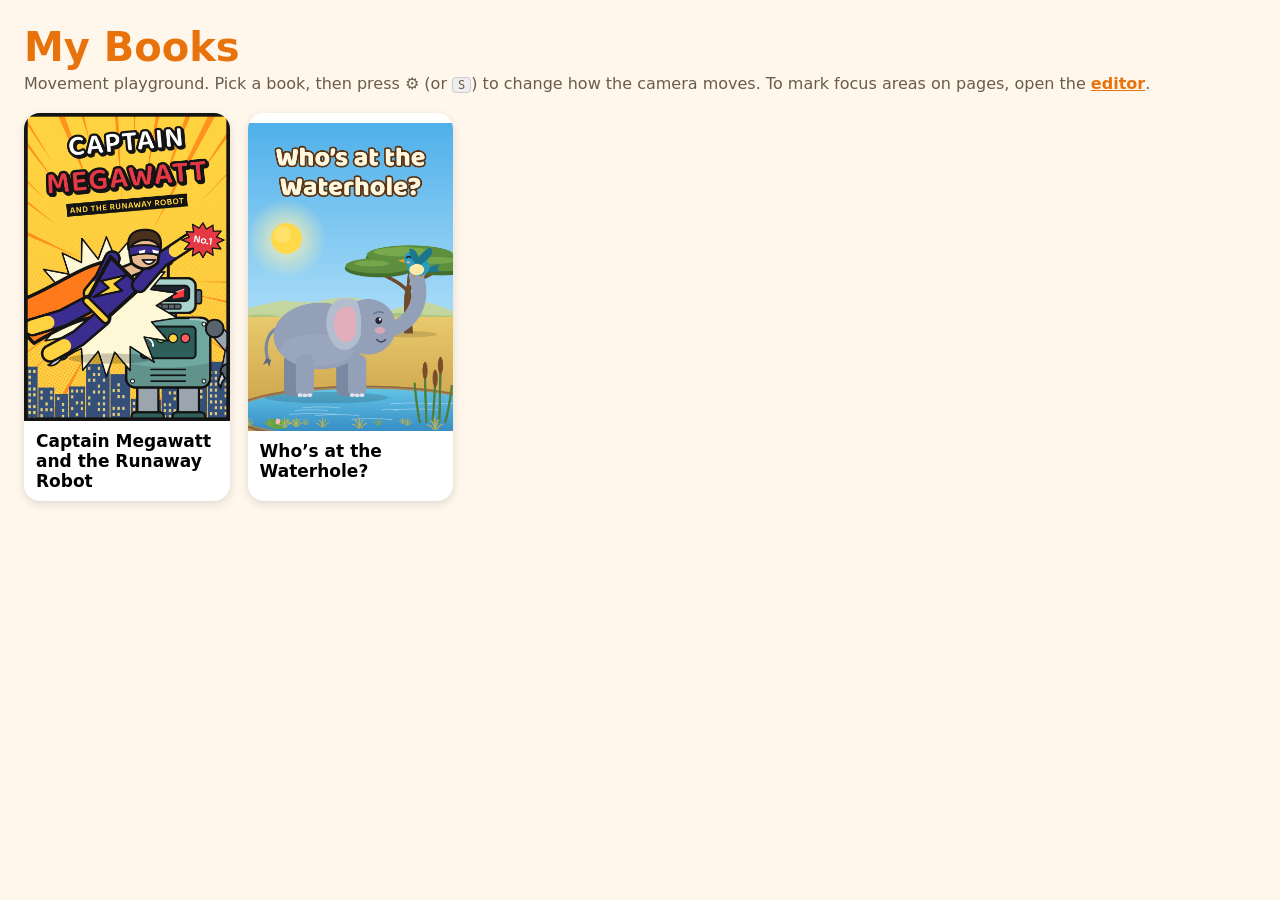
==== commit c17844f7: "Explore pages, redrawn sample books, comic sample Explore mode: a page can be handed to the child to" ====
--- a/web/index.html
+++ b/web/index.html
@@ -33,7 +33,7 @@
   .actions { display: flex; gap: 8px; margin-top: 18px; flex-wrap: wrap; align-items: center; }
   .actions button { border: 1px solid #ccc; background: #f6f6f6; border-radius: 8px; padding: 8px 12px; }
   #copied { font-size: 13px; color: #2a7; }
-  .close { position: absolute; top: 10px; right: 10px; border: 0; background: none; font-size: 24px; }
+  .close { position: absolute; top: 12px; right: 12px; border: 1px solid #ccc; background: #f6f6f6; border-radius: 8px; padding: 6px 12px; font-size: 14px; font-weight: 600; }
   kbd { background: #eee; border-radius: 4px; padding: 0 5px; font-size: 12px; border: 1px solid #ccc; }
   .keys { font-size: 12px; color: #555; line-height: 1.8; margin-top: 16px; }
 </style>
@@ -54,11 +54,15 @@
     <span class="title" id="title"></span>
     <button class="round" id="gear" title="Movement settings (S)">⚙</button>
   </div>
+  <div class="explore-tip hidden" id="tip">Drag to look around. Pinch to zoom.</div>
   <div class="caption hidden" id="caption"></div>
   <div class="bar bottom">
     <button class="arrow" id="prev" title="Back (←)">‹</button>
     <div class="mid">
-      <button class="pill" id="whole" title="Whole page (W)">Whole page</button>
+      <div class="pills">
+        <button class="pill" id="whole" title="Whole page (W)">Whole page</button>
+        <button class="pill showme hidden" id="showme" title="Fly to something not found yet">✨ Show me</button>
+      </div>
       <div class="pageno" id="pageno"></div>
     </div>
     <button class="arrow" id="next" title="Next (→ or Space)">›</button>
@@ -73,7 +77,7 @@
 </div>
 
 <aside id="settings" class="hidden">
-  <button class="close" id="closeSettings" title="Close (S)">×</button>
+  <button class="close" id="closeSettings" title="Close (S or Esc)">Close ✕</button>
   <h2>Movement</h2>
   <p class="sub">Changes apply straight away. When you like a setup, press Copy settings and send it to me so the app can match.</p>
   <div id="controls"></div>
@@ -86,7 +90,8 @@
   <div class="keys">
     <kbd>→</kbd> <kbd>Space</kbd> next &nbsp; <kbd>←</kbd> back &nbsp; <kbd>W</kbd> whole page<br>
     Mouse wheel moves through stops. Trackpad pinch or <kbd>Ctrl</kbd>+wheel zooms out and in.<br>
-    On a touch screen: tap right or left, swipe, pinch.
+    On a touch screen: tap right or left, swipe, pinch.<br>
+    Explore pages: drag to move, wheel or pinch to zoom, double-click to zoom in, click things to find them.
   </div>
 </aside>
 
@@ -140,6 +145,12 @@
   { key: "driftAmount", label: "Drift amount", type: "range", min: 0.01, max: 0.2, step: 0.01, showIf: s => s.drift !== "off" },
   { key: "driftSeconds", label: "Drift time", type: "range", min: 2, max: 15, step: 0.5, unit: " s", showIf: s => s.drift !== "off" },
 
+  { section: "Explore pages" },
+  { key: "glide", label: "Glide after a flick", type: "range", min: 0, max: 1, step: 0.05,
+    help: "How far the picture keeps sliding when you flick it. 0 stops dead." },
+  { key: "hintSeconds", label: "Hint after idle for", type: "range", min: 2, max: 20, step: 1, unit: " s",
+    help: "On pages with hints on, how long before a glow or arrow points at something not found yet." },
+
   { section: "Watch mode" },
   { key: "autoPlay", label: "Move on by itself", type: "check" },
   { key: "autoSeconds", label: "Seconds per stop", type: "range", min: 1, max: 12, step: 0.5, unit: " s", showIf: s => s.autoPlay },
@@ -148,9 +159,19 @@
 const settings = CR.loadSettings();
 const reader = new CR.Reader($("stage"), { settings, onChange: updateUi });
 
+let wasExploring = false, tipTimer;
 function updateUi(st) {
-  $("pageno").textContent = `Page ${st.page + 1} of ${st.pageCount}`;
+  $("pageno").textContent = `Page ${st.page + 1} of ${st.pageCount}` +
+    (st.exploring && st.hotspotCount ? ` · found ${st.found} of ${st.hotspotCount}` : "");
   $("whole").textContent = st.wholePage ? "Stops" : "Whole page";
+  $("showme").classList.toggle("hidden", !st.canShowMe);
+  // Show the "drag to look around" tip for a few seconds each time exploring starts.
+  if (st.exploring && !wasExploring) {
+    $("tip").classList.remove("hidden");
+    clearTimeout(tipTimer);
+    tipTimer = setTimeout(() => $("tip").classList.add("hidden"), 4500);
+  } else if (!st.exploring) $("tip").classList.add("hidden");
+  wasExploring = st.exploring;
   $("prev").disabled = !st.canGoBack;
   $("end").classList.toggle("hidden", !st.finished);
   const cap = $("caption");
@@ -272,6 +293,7 @@
 $("prev").onclick = () => reader.prev();
 $("next").onclick = () => reader.next();
 $("whole").onclick = () => reader.toggleOverview();
+$("showme").onclick = () => reader.showMe();
 $("again").onclick = () => reader.restart();
 $("endBack").onclick = closeBook;
 
--- a/web/reader.css
+++ b/web/reader.css
@@ -35,3 +35,8 @@
 .reader .end h2 { font-size: 40px; font-weight: 900; margin: 0 0 12px; }
 .reader .end button { border: 0; border-radius: 999px; padding: 12px 24px; font-size: 18px; }
 .reader .end .primary { background: var(--orange); color: #fff; }
+
+.reader .pills { display: flex; gap: 8px; }
+.reader .showme { background: #ffd23f; font-weight: 700; }
+.reader .explore-tip { position: absolute; top: 70px; left: 50%; transform: translateX(-50%); background: rgba(0,0,0,.7); color: #fff;
+                       border-radius: 999px; padding: 8px 18px; font-size: 16px; pointer-events: none; white-space: nowrap; }
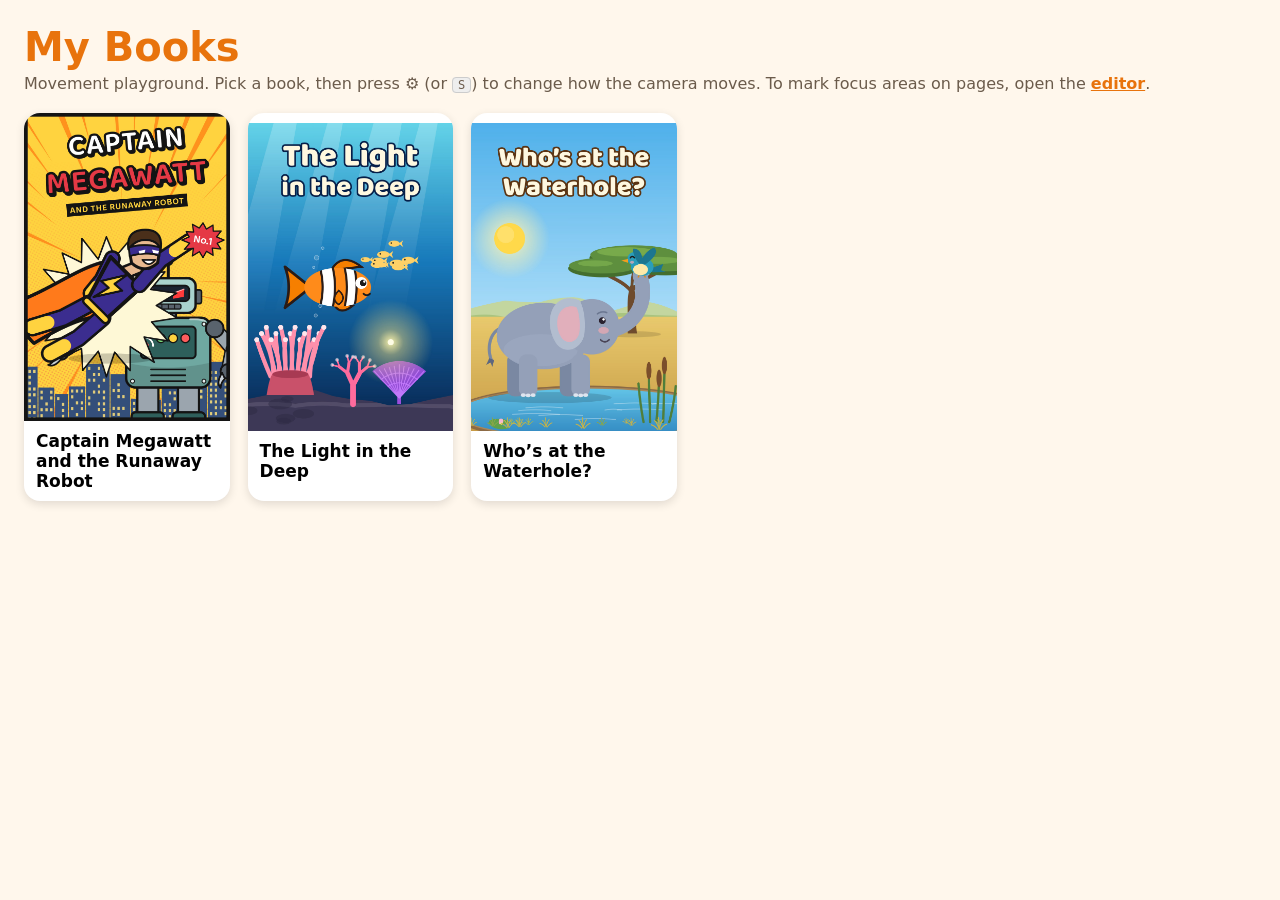
==== commit 6667d203: "Big scenes: tiled explore pages with a story inside A page can now be a huge scene cut into tiles. T" ====
--- a/web/index.html
+++ b/web/index.html
@@ -161,8 +161,10 @@
 
 let wasExploring = false, tipTimer;
 function updateUi(st) {
-  $("pageno").textContent = `Page ${st.page + 1} of ${st.pageCount}` +
-    (st.exploring && st.hotspotCount ? ` · found ${st.found} of ${st.hotspotCount}` : "");
+  let progress = "";
+  if (st.exploring && st.storyTotal) progress += ` · story ${st.storyFound} of ${st.storyTotal}`;
+  if (st.exploring && st.extraTotal) progress += ` · found ${st.extraFound} of ${st.extraTotal}`;
+  $("pageno").textContent = `Page ${st.page + 1} of ${st.pageCount}` + progress;
   $("whole").textContent = st.wholePage ? "Stops" : "Whole page";
   $("showme").classList.toggle("hidden", !st.canShowMe);
   // Show the "drag to look around" tip for a few seconds each time exploring starts.
@@ -170,7 +172,7 @@
     $("tip").classList.remove("hidden");
     clearTimeout(tipTimer);
     tipTimer = setTimeout(() => $("tip").classList.add("hidden"), 4500);
-  } else if (!st.exploring) $("tip").classList.add("hidden");
+  } else if (!st.exploring || st.caption) $("tip").classList.add("hidden");   // a caption takes the tip's place
   wasExploring = st.exploring;
   $("prev").disabled = !st.canGoBack;
   $("end").classList.toggle("hidden", !st.finished);
@@ -180,11 +182,11 @@
 }
 
 async function openBook(id) {
-  const { book, images } = await Content.loadBook(id);
+  const { book, images, dir } = await Content.loadBook(id);
   $("title").textContent = book.title;
   $("library").classList.add("hidden");
   $("reader").classList.remove("hidden");
-  reader.setBook(book, images);
+  reader.setBook(book, images, 0, { baseUrl: dir });
 }
 
 function closeBook() {
--- a/web/reader.css
+++ b/web/reader.css
@@ -16,14 +16,20 @@
 .reader .bar { position: absolute; left: 0; right: 0; display: flex; align-items: center; padding: 8px 12px; pointer-events: none; }
 .reader .bar > * { pointer-events: auto; }
 .reader .top { top: 0; gap: 12px; }
-.reader .title { color: #fff; font-weight: 700; font-size: 20px; flex: 1; }
+.reader .title { color: #fff; font-weight: 700; font-size: 20px; flex: 1; text-shadow: 0 1px 4px rgba(0,0,0,.75), 0 0 12px rgba(0,0,0,.45);
+                 white-space: nowrap; overflow: hidden; text-overflow: ellipsis; }
 .reader .bottom { bottom: 0; justify-content: space-between; padding-bottom: 12px; }
 .reader .round { width: 48px; height: 48px; border-radius: 50%; border: 0; background: #ece4f6; font-size: 22px; }
 .reader .arrow { width: 64px; height: 64px; border-radius: 50%; border: 0; background: rgba(255,255,255,.15); color: #fff; font-size: 40px; line-height: 1; }
 .reader .arrow:disabled { opacity: .3; cursor: default; }
 .reader .mid { display: flex; flex-direction: column; align-items: center; gap: 4px; }
-.reader .pill { border: 0; border-radius: 999px; padding: 10px 22px; background: #ece4f6; font-size: 16px; }
-.reader .pageno { color: rgba(255,255,255,.8); font-size: 13px; }
+.reader .pill { border: 0; border-radius: 999px; padding: 10px 22px; background: #ece4f6; font-size: 16px; white-space: nowrap; }
+.reader .pageno { color: rgba(255,255,255,.9); font-size: 13px; text-shadow: 0 1px 3px rgba(0,0,0,.8); text-align: center; }
+@media (max-width: 520px) {
+  .reader .pill { padding: 9px 14px; font-size: 14px; }
+  .reader .arrow { width: 54px; height: 54px; font-size: 34px; }
+  .reader .caption { font-size: 18px; }
+}
 
 .reader .caption { position: absolute; left: 50%; bottom: 100px; transform: translateX(-50%); max-width: min(720px, 90vw);
                    background: rgba(255,255,255,.95); color: #222; border-radius: 16px; padding: 12px 20px;
@@ -38,5 +44,6 @@
 
 .reader .pills { display: flex; gap: 8px; }
 .reader .showme { background: #ffd23f; font-weight: 700; }
-.reader .explore-tip { position: absolute; top: 70px; left: 50%; transform: translateX(-50%); background: rgba(0,0,0,.7); color: #fff;
+/* Sits just above the bottom controls so it never covers the corner map. */
+.reader .explore-tip { position: absolute; bottom: 104px; left: 50%; transform: translateX(-50%); background: rgba(0,0,0,.7); color: #fff;
                        border-radius: 999px; padding: 8px 18px; font-size: 16px; pointer-events: none; white-space: nowrap; }
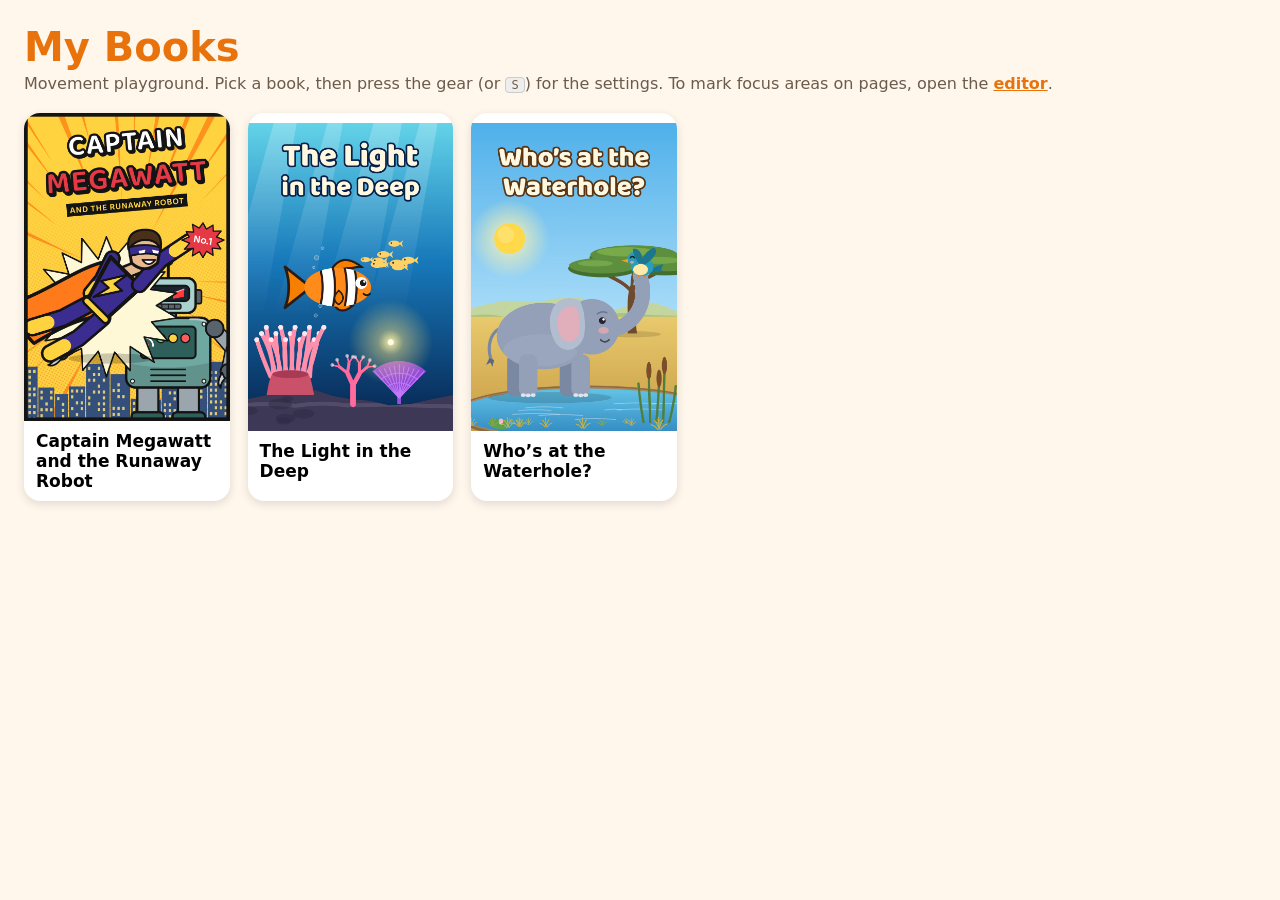
==== commit 885118fa: "Playground: research-backed touch, movement and parent settings From docs/movement-ideas.md, the ite" ====
--- a/web/index.html
+++ b/web/index.html
@@ -24,6 +24,8 @@
   #settings h2 { margin: 0 0 4px; font-size: 22px; }
   #settings .sub { margin: 0 0 14px; color: #666; font-size: 13px; }
   #settings h3 { margin: 18px 0 6px; font-size: 13px; text-transform: uppercase; letter-spacing: .05em; color: var(--orange); }
+  #settings .group { margin: 22px -18px 0; padding: 10px 18px; background: #f4eee6; font-size: 16px; font-weight: 800; }
+  #settings .group small { display: block; font-weight: 400; font-size: 12px; color: #6b5b4b; margin-top: 2px; }
   .row { margin: 10px 0; }
   .row label { display: flex; justify-content: space-between; font-size: 14px; font-weight: 600; }
   .row label output { font-weight: 400; color: #555; }
@@ -42,44 +44,17 @@
 
 <div id="library">
   <h1>My Books</h1>
-  <p class="hint">Movement playground. Pick a book, then press ⚙ (or <kbd>S</kbd>) to change how the camera moves.
+  <p class="hint">Movement playground. Pick a book, then press the gear (or <kbd>S</kbd>) for the settings.
     To mark focus areas on pages, open the <a href="editor.html">editor</a>.</p>
   <div id="grid"></div>
 </div>
 
-<div id="reader" class="reader hidden">
-  <canvas id="stage"></canvas>
-  <div class="bar top">
-    <button class="round" id="back" title="Back to books (Esc)">←</button>
-    <span class="title" id="title"></span>
-    <button class="round" id="gear" title="Movement settings (S)">⚙</button>
-  </div>
-  <div class="explore-tip hidden" id="tip">Drag to look around. Pinch to zoom.</div>
-  <div class="caption hidden" id="caption"></div>
-  <div class="bar bottom">
-    <button class="arrow" id="prev" title="Back (←)">‹</button>
-    <div class="mid">
-      <div class="pills">
-        <button class="pill" id="whole" title="Whole page (W)">Whole page</button>
-        <button class="pill showme hidden" id="showme" title="Fly to something not found yet">✨ Show me</button>
-      </div>
-      <div class="pageno" id="pageno"></div>
-    </div>
-    <button class="arrow" id="next" title="Next (→ or Space)">›</button>
-  </div>
-  <div class="end hidden" id="end">
-    <div class="box">
-      <h2>The End</h2>
-      <button class="primary" id="again">Read again</button>
-      <button id="endBack">Back to books</button>
-    </div>
-  </div>
-</div>
+<div id="reader" class="hidden"></div>
 
 <aside id="settings" class="hidden">
   <button class="close" id="closeSettings" title="Close (S or Esc)">Close ✕</button>
-  <h2>Movement</h2>
-  <p class="sub">Changes apply straight away. When you like a setup, press Copy settings and send it to me so the app can match.</p>
+  <h2>Settings</h2>
+  <p class="sub">Changes apply straight away. The top part is what parents would see in the app. The fine tuning below is only for this playground.</p>
   <div id="controls"></div>
   <div class="actions">
     <button id="replay">Replay this move</button>
@@ -90,12 +65,13 @@
   <div class="keys">
     <kbd>→</kbd> <kbd>Space</kbd> next &nbsp; <kbd>←</kbd> back &nbsp; <kbd>W</kbd> whole page<br>
     Mouse wheel moves through stops. Trackpad pinch or <kbd>Ctrl</kbd>+wheel zooms out and in.<br>
-    On a touch screen: tap right or left, swipe, pinch.<br>
-    Explore pages: drag to move, wheel or pinch to zoom, double-click to zoom in, click things to find them.
+    On a touch screen: tap right or left, or swipe.<br>
+    Explore pages: drag to move, the + and − buttons (or the wheel) to zoom, tap things to find them.
   </div>
 </aside>
 
 <script src="reader.js"></script>
+<script src="reader-ui.js"></script>
 <script src="content.js"></script>
 <script>
 "use strict";
@@ -104,20 +80,43 @@
 
 // What the settings panel shows. Each entry becomes one control.
 const CONTROLS = [
+  { group: "For parents", note: "These would sit behind the grown-up lock in the app." },
+  { key: "age", label: "Child's age", type: "select", options: { "3-5": "3 to 5", "6-8": "6 to 8", "9+": "9 and up" },
+    help: "Sets move speed, how soon hints appear and how big touch areas are.", preset: true },
+  { key: "reduceMotion", label: "Camera movement", type: "select", options: {
+      auto: "Follow this device's setting", off: "Full movement", on: "Reduced: fades instead of flying" },
+    help: "Reduced movement helps children who feel dizzy or unwell with zooming." },
+  { key: "sound", label: "Touch and movement sounds", type: "check" },
+  { key: "extras", label: "Things to find", type: "select", options: {
+      on: "Everything, any time", afterStory: "The story first, then the rest", off: "Only the story" },
+    help: "In scenes with a story inside, this controls the just-for-fun extras." },
+  { key: "prompts", label: "Show questions for the grown-up", type: "check",
+    help: "A small \"Ask\" line at some stops, to get you talking about the story together." },
+  { key: "captionSize", label: "Word size", type: "select", options: { small: "Small", medium: "Medium", large: "Large" } },
+  { key: "wholePageFirst", label: "Show whole page before its stops", type: "check" },
+  { key: "wholePageLast", label: "Show whole page again after its stops", type: "check" },
+  { key: "autoPlay", label: "Watch mode: move on by itself", type: "check" },
+  { key: "autoSeconds", label: "Seconds per stop", type: "range", min: 1, max: 12, step: 0.5, unit: " s", showIf: s => s.autoPlay },
+  { key: "gate", label: "Lock the gear button (hold for 2 seconds)", type: "check",
+    help: "Off here so the playground is quick to use. S on a keyboard always opens this panel." },
+
+  { group: "Fine tuning", note: "Playground only. Children and parents never see these." },
   { section: "Camera move" },
   { key: "moveMs", label: "Move speed", type: "range", min: 150, max: 2500, step: 50, unit: " ms",
-    help: "How long each move takes. Lower is snappier." },
+    help: "The time for an ordinary hop between two stops." },
+  { key: "scaleTime", label: "Longer moves take longer", type: "check",
+    help: "Keeps the speed even. Zooming is always limited to about double per quarter second." },
   { key: "easing", label: "Feel", type: "select", options: {
       easeInOutCubic: "Smooth start and stop",
       easeOutCubic: "Quick start, gentle stop",
       easeInOutSine: "Soft and floaty",
       easeOutBack: "Small overshoot (bouncy)",
       spring: "Spring (wobbly)",
-      linear: "Robot (constant speed)" } },
+      linear: "Robot (constant speed)" },
+    help: "Bouncy and wobbly are the ones most likely to bother children who are sensitive to motion." },
   { key: "zoomPath", label: "Zoom math", type: "select", options: {
       smooth: "Even zoom speed",
-      straight: "Straight line between boxes" },
-    help: "Even zoom speed looks more natural on big zooms." },
+      straight: "Straight line between boxes" } },
 
   { section: "Between pages" },
   { key: "pageTurn", label: "Page change", type: "select", options: {
@@ -126,10 +125,6 @@
       cut: "Jump cut" } },
   { key: "arcAmount", label: "How far to zoom out", type: "range", min: 0, max: 1.5, step: 0.05,
     showIf: s => s.pageTurn === "zoomOut" },
-
-  { section: "Reading order" },
-  { key: "wholePageFirst", label: "Show whole page before its stops", type: "check" },
-  { key: "wholePageLast", label: "Show whole page again after its stops", type: "check" },
 
   { section: "Focus" },
   { key: "padding", label: "Space around the focus box", type: "range", min: 0, max: 0.12, step: 0.005 },
@@ -146,44 +141,21 @@
   { key: "driftSeconds", label: "Drift time", type: "range", min: 2, max: 15, step: 0.5, unit: " s", showIf: s => s.drift !== "off" },
 
   { section: "Explore pages" },
-  { key: "glide", label: "Glide after a flick", type: "range", min: 0, max: 1, step: 0.05,
-    help: "How far the picture keeps sliding when you flick it. 0 stops dead." },
-  { key: "hintSeconds", label: "Hint after idle for", type: "range", min: 2, max: 20, step: 1, unit: " s",
-    help: "On pages with hints on, how long before a glow or arrow points at something not found yet." },
-
-  { section: "Watch mode" },
-  { key: "autoPlay", label: "Move on by itself", type: "check" },
-  { key: "autoSeconds", label: "Seconds per stop", type: "range", min: 1, max: 12, step: 0.5, unit: " s", showIf: s => s.autoPlay },
+  { key: "glide", label: "Glide after a flick", type: "range", min: 0, max: 1, step: 0.05 },
+  { key: "hintSeconds", label: "Hint after idle for", type: "range", min: 2, max: 20, step: 1, unit: " s" },
+  { key: "minTargetCm", label: "Smallest touch area", type: "range", min: 0.8, max: 3, step: 0.1, unit: " cm",
+    help: "Small things to find get a touch area at least this big. 2 cm is the usual advice for young children." },
+  { key: "doubleTapZoom", label: "Double-tap zooms in", type: "check",
+    help: "Off for younger children, who double-tap by accident. The + and − buttons always work." },
 ];
 
 const settings = CR.loadSettings();
-const reader = new CR.Reader($("stage"), { settings, onChange: updateUi });
-
-let wasExploring = false, tipTimer;
-function updateUi(st) {
-  let progress = "";
-  if (st.exploring && st.storyTotal) progress += ` · story ${st.storyFound} of ${st.storyTotal}`;
-  if (st.exploring && st.extraTotal) progress += ` · found ${st.extraFound} of ${st.extraTotal}`;
-  $("pageno").textContent = `Page ${st.page + 1} of ${st.pageCount}` + progress;
-  $("whole").textContent = st.wholePage ? "Stops" : "Whole page";
-  $("showme").classList.toggle("hidden", !st.canShowMe);
-  // Show the "drag to look around" tip for a few seconds each time exploring starts.
-  if (st.exploring && !wasExploring) {
-    $("tip").classList.remove("hidden");
-    clearTimeout(tipTimer);
-    tipTimer = setTimeout(() => $("tip").classList.add("hidden"), 4500);
-  } else if (!st.exploring || st.caption) $("tip").classList.add("hidden");   // a caption takes the tip's place
-  wasExploring = st.exploring;
-  $("prev").disabled = !st.canGoBack;
-  $("end").classList.toggle("hidden", !st.finished);
-  const cap = $("caption");
-  if (st.caption) cap.textContent = st.caption;
-  cap.classList.toggle("hidden", !st.caption);
-}
+const ui = ComicReaderUI.mount($("reader"), { settings, onClose: closeBook, onGear: () => toggleSettings() });
+const reader = ui.reader;
 
 async function openBook(id) {
   const { book, images, dir } = await Content.loadBook(id);
-  $("title").textContent = book.title;
+  ui.setTitle(book.title);
   $("library").classList.add("hidden");
   $("reader").classList.remove("hidden");
   reader.setBook(book, images, 0, { baseUrl: dir });
@@ -221,6 +193,16 @@
   const root = $("controls");
   root.innerHTML = "";
   for (const c of CONTROLS) {
+    if (c.group) {
+      const g = document.createElement("div");
+      g.className = "group";
+      g.textContent = c.group;
+      const n = document.createElement("small");
+      n.textContent = c.note;
+      g.append(n);
+      root.append(g);
+      continue;
+    }
     if (c.section) { const h = document.createElement("h3"); h.textContent = c.section; root.append(h); continue; }
     if (c.showIf && !c.showIf(settings)) continue;
     const row = document.createElement("div");
@@ -240,7 +222,12 @@
     } else if (c.type === "select") {
       input = document.createElement("select");
       for (const [v, text] of Object.entries(c.options)) input.add(new Option(text, v, false, settings[c.key] === v));
-      input.onchange = () => { settings[c.key] = input.value; changed(c.key); renderControls(); };
+      input.onchange = () => {
+        settings[c.key] = input.value;
+        if (c.preset) Object.assign(settings, CR.AGE_PRESETS[input.value]);   // an age band sets several things at once
+        changed(c.key);
+        renderControls();
+      };
       label.append(c.label);
       row.append(label, input);
     } else {
@@ -258,8 +245,10 @@
 
 function changed(key) {
   CR.saveSettings(settings);
+  if (document.activeElement && document.activeElement !== document.body) document.activeElement.blur();
   if (["padding", "dim", "vignette", "wholePageFirst", "wholePageLast"].includes(key)) reader.refresh();
   if (key.startsWith("drift")) reader.restSince = performance.now();
+  ui.refresh();
 }
 
 function toggleSettings(force) {
@@ -269,9 +258,8 @@
   if (show) renderControls();
 }
 
-$("gear").onclick = () => toggleSettings();
 $("closeSettings").onclick = () => toggleSettings(false);
-$("reset").onclick = () => { Object.assign(settings, CR.DEFAULT_SETTINGS); CR.saveSettings(settings); renderControls(); reader.refresh(); };
+$("reset").onclick = () => { Object.assign(settings, CR.DEFAULT_SETTINGS); CR.saveSettings(settings); renderControls(); reader.refresh(); ui.refresh(); };
 $("replay").onclick = () => reader.replay();
 $("copy").onclick = async () => {
   const text = JSON.stringify(settings, null, 2);
@@ -286,24 +274,14 @@
   setTimeout(() => $("copied").textContent = "", 2500);
 };
 
-// --- reader controls ---
-
-// Reader buttons shouldn't keep keyboard focus, or Space would press them and advance as well.
-document.querySelectorAll(".reader button").forEach(b => b.addEventListener("mousedown", e => e.preventDefault()));
-
-$("back").onclick = closeBook;
-$("prev").onclick = () => reader.prev();
-$("next").onclick = () => reader.next();
-$("whole").onclick = () => reader.toggleOverview();
-$("showme").onclick = () => reader.showMe();
-$("again").onclick = () => reader.restart();
-$("endBack").onclick = closeBook;
-
 document.addEventListener("keydown", e => {
   if (["INPUT", "SELECT", "TEXTAREA"].includes(e.target.tagName)) return;
   if (e.key === "s" || e.key === "S") { toggleSettings(); return; }
   if ($("reader").classList.contains("hidden")) return;
   if (e.key === "Escape") { if (!$("settings").classList.contains("hidden")) toggleSettings(false); else closeBook(); return; }
+  reader.sounds.wake();
+  if (e.key === "+" || e.key === "=") { reader.zoomStep(1.7); return; }
+  if (e.key === "-") { reader.zoomStep(1 / 1.7); return; }
   reader.handleKey(e);
 });
 
--- a/web/reader.css
+++ b/web/reader.css
@@ -11,39 +11,76 @@
 button { font: inherit; cursor: pointer; }
 .hidden { display: none !important; }
 
-.reader { position: fixed; inset: 0; background: var(--backdrop); user-select: none; -webkit-user-select: none; z-index: 20; }
+.reader { position: fixed; inset: 0; background: var(--backdrop); user-select: none; -webkit-user-select: none; z-index: 20; --cap: 22px; }
+.reader[data-cap="small"] { --cap: 18px; }
+.reader[data-cap="large"] { --cap: 28px; }
 .reader canvas { position: absolute; inset: 0; width: 100%; height: 100%; touch-action: none; display: block; }
+
 .reader .bar { position: absolute; left: 0; right: 0; display: flex; align-items: center; padding: 8px 12px; pointer-events: none; }
 .reader .bar > * { pointer-events: auto; }
 .reader .top { top: 0; gap: 12px; }
 .reader .title { color: #fff; font-weight: 700; font-size: 20px; flex: 1; text-shadow: 0 1px 4px rgba(0,0,0,.75), 0 0 12px rgba(0,0,0,.45);
-                 white-space: nowrap; overflow: hidden; text-overflow: ellipsis; }
-.reader .bottom { bottom: 0; justify-content: space-between; padding-bottom: 12px; }
-.reader .round { width: 48px; height: 48px; border-radius: 50%; border: 0; background: #ece4f6; font-size: 22px; }
-.reader .arrow { width: 64px; height: 64px; border-radius: 50%; border: 0; background: rgba(255,255,255,.15); color: #fff; font-size: 40px; line-height: 1; }
+                 white-space: nowrap; overflow: hidden; text-overflow: ellipsis; pointer-events: none; }
+
+/* Round picture buttons. 56px is about 1.5cm; the arrows children use most are bigger still. */
+.reader .round { width: 56px; height: 56px; border-radius: 50%; border: 0; background: rgba(255,255,255,.92); color: #3a2f4a;
+                 display: flex; align-items: center; justify-content: center; box-shadow: 0 2px 8px rgba(0,0,0,.3); padding: 0; }
+.reader .round:disabled { opacity: .35; cursor: default; }
+.reader .round:active:not(:disabled), .reader .arrow:active:not(:disabled) { transform: scale(.92); }
+
+/* The next and back arrows sit in the bottom corners, lifted clear of the edge where wrists rest. */
+.reader .bottom { bottom: 0; justify-content: space-between; align-items: flex-end; padding: 0 14px 22px; }
+.reader .arrow { width: 76px; height: 76px; border-radius: 50%; border: 0; background: rgba(255,255,255,.92); color: #3a2f4a;
+                 display: flex; align-items: center; justify-content: center; box-shadow: 0 2px 10px rgba(0,0,0,.35); padding: 0; }
 .reader .arrow:disabled { opacity: .3; cursor: default; }
-.reader .mid { display: flex; flex-direction: column; align-items: center; gap: 4px; }
-.reader .pill { border: 0; border-radius: 999px; padding: 10px 22px; background: #ece4f6; font-size: 16px; white-space: nowrap; }
-.reader .pageno { color: rgba(255,255,255,.9); font-size: 13px; text-shadow: 0 1px 3px rgba(0,0,0,.8); text-align: center; }
-@media (max-width: 520px) {
-  .reader .pill { padding: 9px 14px; font-size: 14px; }
-  .reader .arrow { width: 54px; height: 54px; font-size: 34px; }
-  .reader .caption { font-size: 18px; }
-}
+.reader .pageno { color: rgba(255,255,255,.9); font-size: 13px; text-shadow: 0 1px 3px rgba(0,0,0,.8); text-align: center; padding-bottom: 4px; pointer-events: none; }
 
-.reader .caption { position: absolute; left: 50%; bottom: 100px; transform: translateX(-50%); max-width: min(720px, 90vw);
-                   background: rgba(255,255,255,.95); color: #222; border-radius: 16px; padding: 12px 20px;
-                   font-size: 22px; line-height: 1.35; text-align: center; box-shadow: 0 4px 16px rgba(0,0,0,.3);
-                   pointer-events: none; }
+/* Zoom, whole page and Show me: a column on the right, half way up. */
+.reader .side { position: absolute; right: 12px; top: 50%; transform: translateY(-50%); display: flex; flex-direction: column; gap: 12px; }
+.reader .showme { background: #ffd23f; color: #5a3b00; animation: showme-pulse 2.4s ease-in-out infinite; }
+@keyframes showme-pulse { 50% { box-shadow: 0 0 0 8px rgba(255,210,63,.35), 0 2px 8px rgba(0,0,0,.3); } }
+
+/* Words: the caption, and above it an optional question for the adult. */
+.reader .words { position: absolute; left: 50%; bottom: 112px; transform: translateX(-50%); width: min(720px, calc(100vw - 150px));
+                 display: flex; flex-direction: column; align-items: center; gap: 8px; pointer-events: none; }
+.reader .caption { background: rgba(255,255,255,.96); color: #222; border-radius: 16px; padding: 12px 20px;
+                   font-size: var(--cap); line-height: 1.35; text-align: center; box-shadow: 0 4px 16px rgba(0,0,0,.3); }
+.reader .ask { background: rgba(40,32,58,.88); color: #fff; border-radius: 12px; padding: 7px 14px; font-size: 15px; line-height: 1.35;
+               display: flex; gap: 8px; align-items: baseline; }
+.reader .ask .who { background: #ffd23f; color: #3a2a00; border-radius: 6px; padding: 1px 7px; font-weight: 700; font-size: 12px;
+                    text-transform: uppercase; letter-spacing: .04em; flex: none; }
+
+/* Picture hints, for children who can't read an instruction. */
+.reader .hand { position: absolute; font-size: 64px; line-height: 1; pointer-events: none; filter: drop-shadow(0 3px 6px rgba(0,0,0,.5)); }
+.reader .hand.tap { right: 22%; top: 52%; animation: hand-tap 1.3s ease-in-out infinite; }
+.reader .hand.tap::after { content: ""; position: absolute; left: 50%; top: 6px; width: 34px; height: 34px; margin-left: -17px; border-radius: 50%;
+                           border: 4px solid #fff; animation: hand-ring 1.3s ease-out infinite; }
+.reader .hand.drag { left: 50%; top: 46%; margin-left: -32px; animation: hand-drag 2.2s ease-in-out infinite; }
+@keyframes hand-tap { 0%, 100% { transform: translateY(0) scale(1); } 45% { transform: translateY(-8px) scale(.9); } }
+@keyframes hand-ring { 0%, 35% { transform: scale(.4); opacity: 0; } 50% { opacity: .9; } 100% { transform: scale(2.2); opacity: 0; } }
+@keyframes hand-drag { 0%, 100% { transform: translateX(-90px); } 50% { transform: translateX(90px); } }
+
+/* Grown-up lock on the gear. */
+.reader .round.holding { animation: gate-hold 2s linear; }
+@keyframes gate-hold { from { box-shadow: 0 0 0 0 rgba(232,115,12,.9); } to { box-shadow: 0 0 0 10px rgba(232,115,12,.9); } }
+.reader .gate-tip { position: absolute; top: 72px; right: 12px; background: rgba(0,0,0,.8); color: #fff; border-radius: 10px; padding: 8px 12px; font-size: 14px; }
 
 .reader .end { position: absolute; inset: 0; background: rgba(0,0,0,.6); display: flex; align-items: center; justify-content: center; }
 .reader .end .box { background: #fff; border-radius: 24px; padding: 32px 40px; text-align: center; display: flex; flex-direction: column; gap: 12px; }
 .reader .end h2 { font-size: 40px; font-weight: 900; margin: 0 0 12px; }
-.reader .end button { border: 0; border-radius: 999px; padding: 12px 24px; font-size: 18px; }
+.reader .end button { border: 0; border-radius: 999px; padding: 14px 26px; font-size: 18px; }
 .reader .end .primary { background: var(--orange); color: #fff; }
 
-.reader .pills { display: flex; gap: 8px; }
-.reader .showme { background: #ffd23f; font-weight: 700; }
-/* Sits just above the bottom controls so it never covers the corner map. */
-.reader .explore-tip { position: absolute; bottom: 104px; left: 50%; transform: translateX(-50%); background: rgba(0,0,0,.7); color: #fff;
-                       border-radius: 999px; padding: 8px 18px; font-size: 16px; pointer-events: none; white-space: nowrap; }
+@media (max-width: 520px) {
+  .reader .round { width: 52px; height: 52px; }
+  .reader .arrow { width: 66px; height: 66px; }
+  .reader .words { width: calc(100vw - 24px); bottom: 104px; }
+  .reader[data-cap="medium"] { --cap: 18px; }
+  .reader[data-cap="large"] { --cap: 23px; }
+  .reader .hand { font-size: 52px; }
+}
+
+/* Follow the device's own reduce-motion setting for the hint animations too. */
+@media (prefers-reduced-motion: reduce) {
+  .reader .hand, .reader .hand.tap::after, .reader .showme { animation: none; }
+}
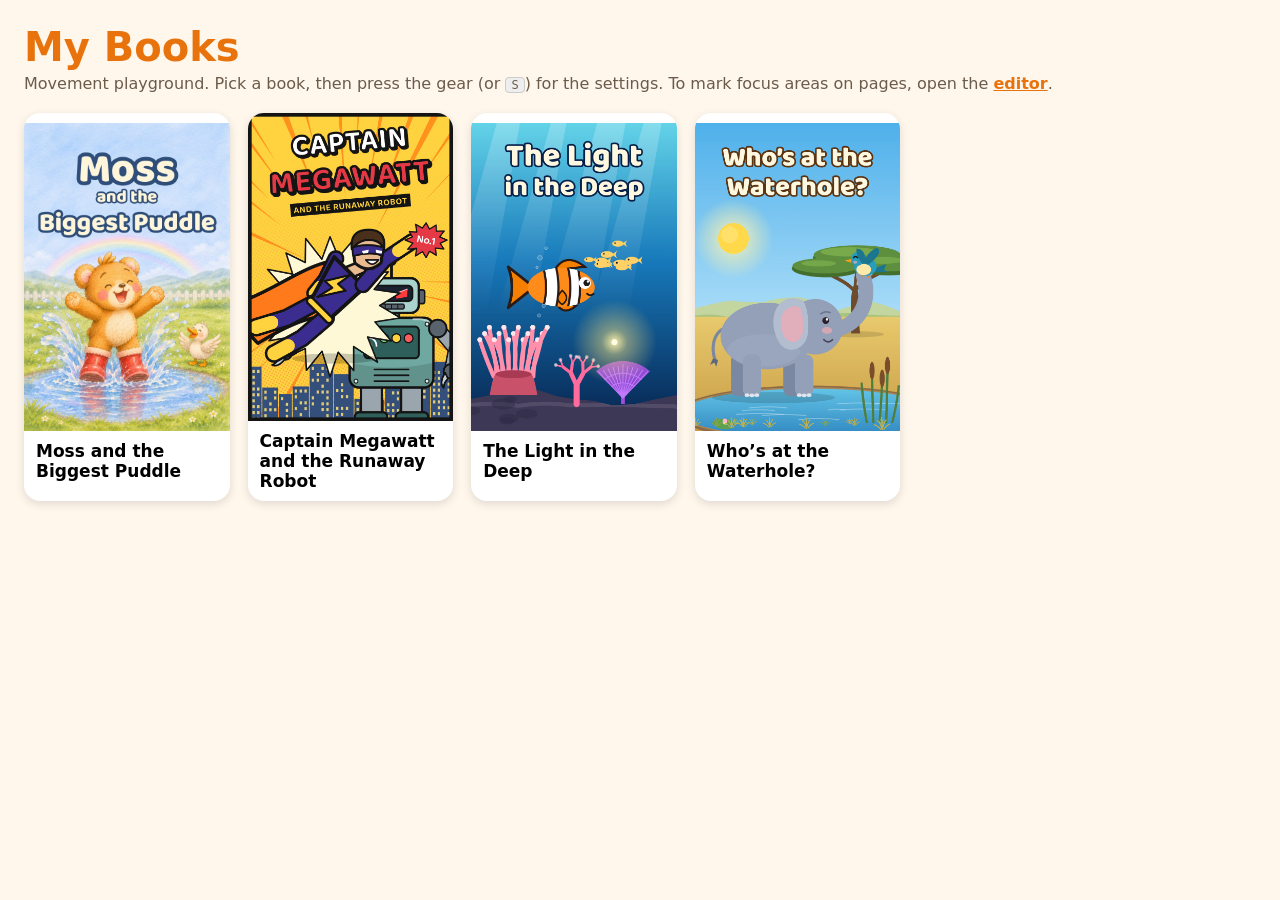
==== commit f19ec261: "Spotlight stops, pages that open on their first stop, slower defaults A stop can now be a spotlight:" ====
--- a/web/index.html
+++ b/web/index.html
@@ -130,6 +130,7 @@
   { key: "padding", label: "Space around the focus box", type: "range", min: 0, max: 0.12, step: 0.005 },
   { key: "dim", label: "Dim strength (books or stops set to Dim)", type: "range", min: 0, max: 1, step: 0.02 },
   { key: "vignette", label: "Soft edge strength (set to Soft edges)", type: "range", min: 0, max: 1, step: 0.02 },
+  { key: "spotlight", label: "Spotlight darkness (stops set to Spotlight)", type: "range", min: 0.5, max: 1, step: 0.01 },
 
   { section: "Movement while resting on a stop" },
   { key: "drift", label: "Drift", type: "select", options: {
@@ -246,7 +247,7 @@
 function changed(key) {
   CR.saveSettings(settings);
   if (document.activeElement && document.activeElement !== document.body) document.activeElement.blur();
-  if (["padding", "dim", "vignette", "wholePageFirst", "wholePageLast"].includes(key)) reader.refresh();
+  if (["padding", "dim", "vignette", "spotlight", "wholePageFirst", "wholePageLast"].includes(key)) reader.refresh();
   if (key.startsWith("drift")) reader.restSince = performance.now();
   ui.refresh();
 }
--- a/web/reader.css
+++ b/web/reader.css
@@ -80,6 +80,15 @@
   .reader .hand { font-size: 52px; }
 }
 
+/* A phone on its side: no room to move the picture up, so the words sit in the row between the arrows. */
+@media (max-height: 519px) {
+  .reader .words { bottom: 12px; width: calc(100vw - 210px); gap: 4px; }
+  .reader .caption { padding: 8px 14px; font-size: min(var(--cap), 17px); }
+  .reader .ask { font-size: 12px; padding: 4px 10px; }
+  .reader .pageno { display: none; }
+  .reader .bottom { padding-bottom: 12px; }
+}
+
 /* Follow the device's own reduce-motion setting for the hint animations too. */
 @media (prefers-reduced-motion: reduce) {
   .reader .hand, .reader .hand.tap::after, .reader .showme { animation: none; }
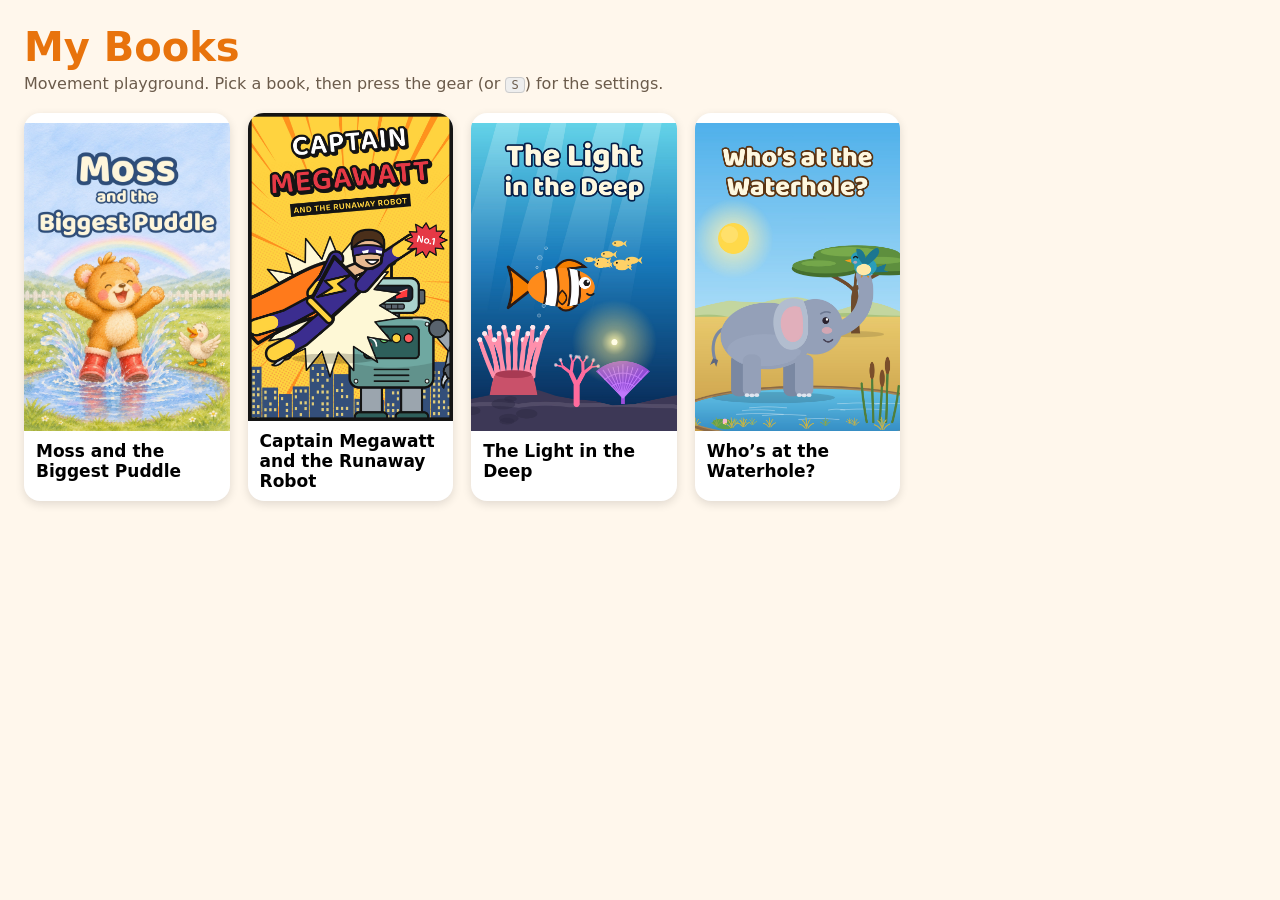
==== commit f2e8d2d6: "Rain and lightning the reader draws itself; editor panel for them A page can carry moving effects: r" ====
--- a/web/index.html
+++ b/web/index.html
@@ -43,9 +43,8 @@
 <body>
 
 <div id="library">
-  <h1>My Books</h1>
-  <p class="hint">Movement playground. Pick a book, then press the gear (or <kbd>S</kbd>) for the settings.
-    To mark focus areas on pages, open the <a href="editor.html">editor</a>.</p>
+  <h1 id="shelfTitle">My Books</h1>
+  <p class="hint">Movement playground. Pick a book, then press the gear (or <kbd>S</kbd>) for the settings.</p>
   <div id="grid"></div>
 </div>
 
@@ -275,10 +274,20 @@
   setTimeout(() => $("copied").textContent = "", 2500);
 };
 
+// The book editor is for the makers, not for parents or children, so nothing on screen points to it.
+// Hold the "My Books" title for three seconds, or press Shift+E on the shelf, to open it.
+{
+  let timer = 0;
+  const title = $("shelfTitle"), cancel = () => clearTimeout(timer);
+  title.addEventListener("pointerdown", () => { cancel(); timer = setTimeout(() => { location.href = "editor.html"; }, 3000); });
+  for (const type of ["pointerup", "pointerleave", "pointercancel"]) title.addEventListener(type, cancel);
+  title.addEventListener("contextmenu", e => e.preventDefault());
+}
+
 document.addEventListener("keydown", e => {
   if (["INPUT", "SELECT", "TEXTAREA"].includes(e.target.tagName)) return;
   if (e.key === "s" || e.key === "S") { toggleSettings(); return; }
-  if ($("reader").classList.contains("hidden")) return;
+  if ($("reader").classList.contains("hidden")) { if (e.key === "E" && e.shiftKey) location.href = "editor.html"; return; }
   if (e.key === "Escape") { if (!$("settings").classList.contains("hidden")) toggleSettings(false); else closeBook(); return; }
   reader.sounds.wake();
   if (e.key === "+" || e.key === "=") { reader.zoomStep(1.7); return; }
